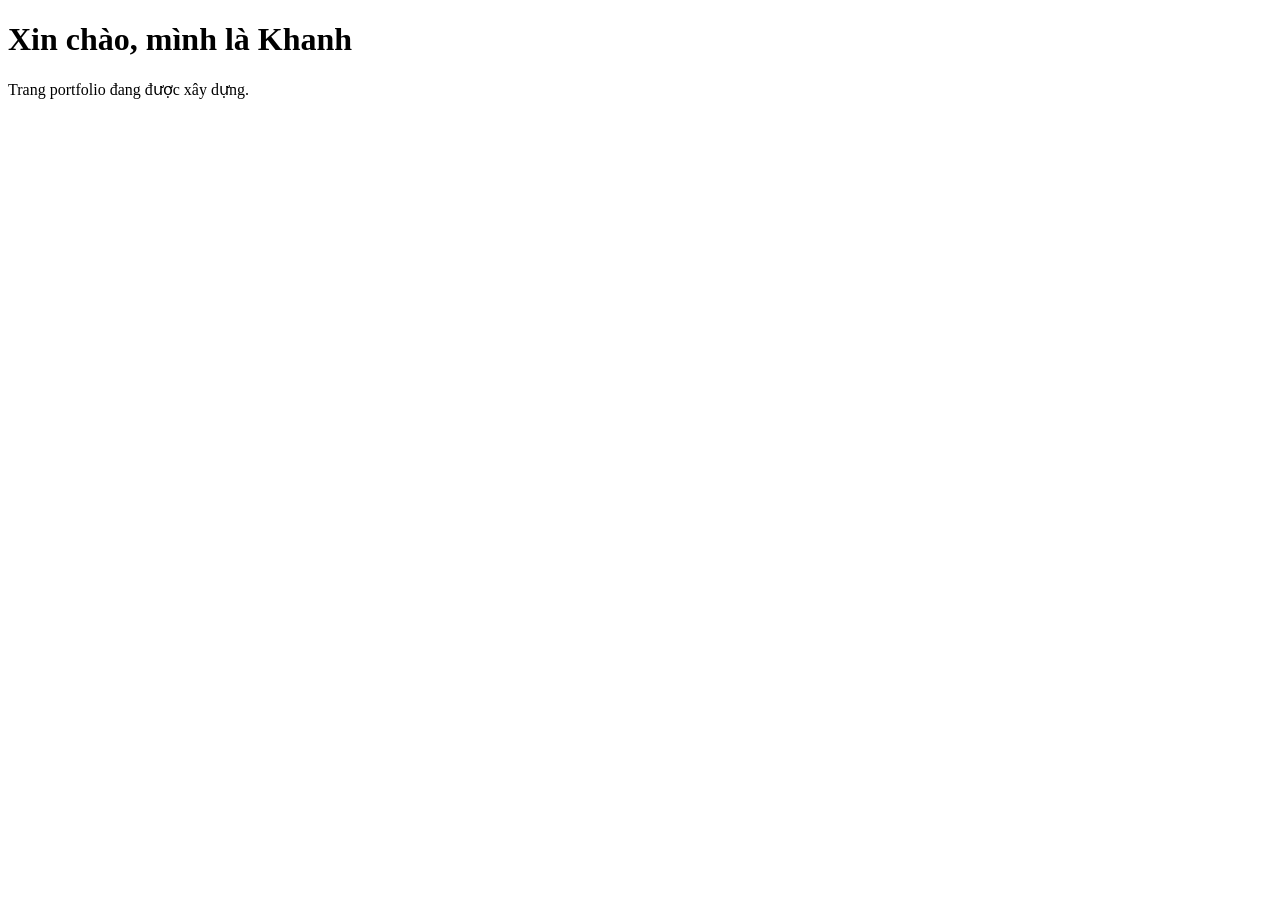
==== index.html @ 966d4e91 "Create index.html" ====
<!DOCTYPE html>
<html lang="vi">
<head>
  <meta charset="UTF-8">
  <meta name="viewport" content="width=device-width, initial-scale=1.0">
  <title>Khanh — Power BI Portfolio</title>
</head>
<body>
  <h1>Xin chào, mình là Khanh</h1>
  <p>Trang portfolio đang được xây dựng.</p>
</body>
</html>
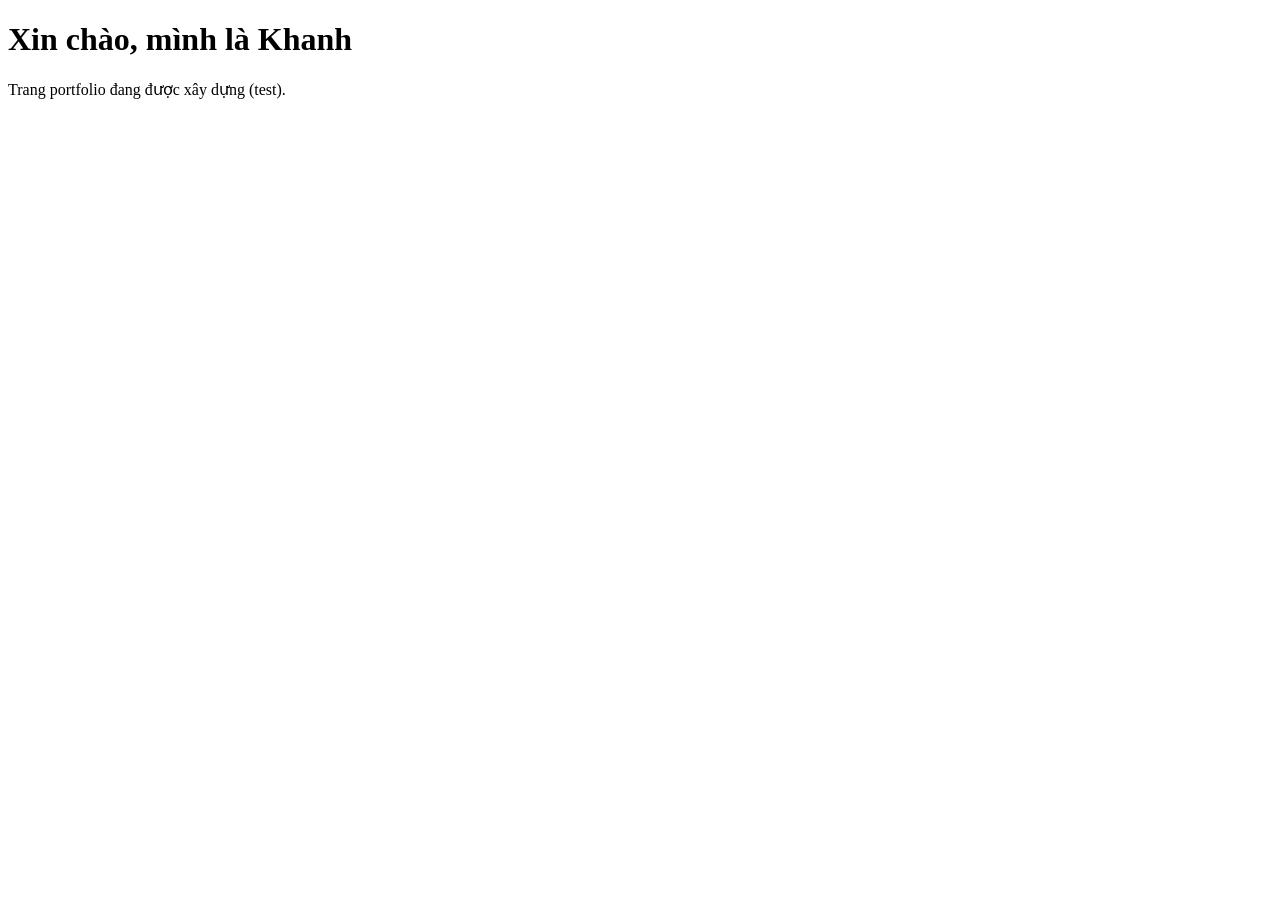
==== commit f52be439: "Update introduction line" ====
--- a/index.html
+++ b/index.html
@@ -7,6 +7,6 @@
 </head>
 <body>
   <h1>Xin chào, mình là Khanh</h1>
-  <p>Trang portfolio đang được xây dựng.</p>
+  <p>Trang portfolio đang được xây dựng (test).</p>
 </body>
 </html>
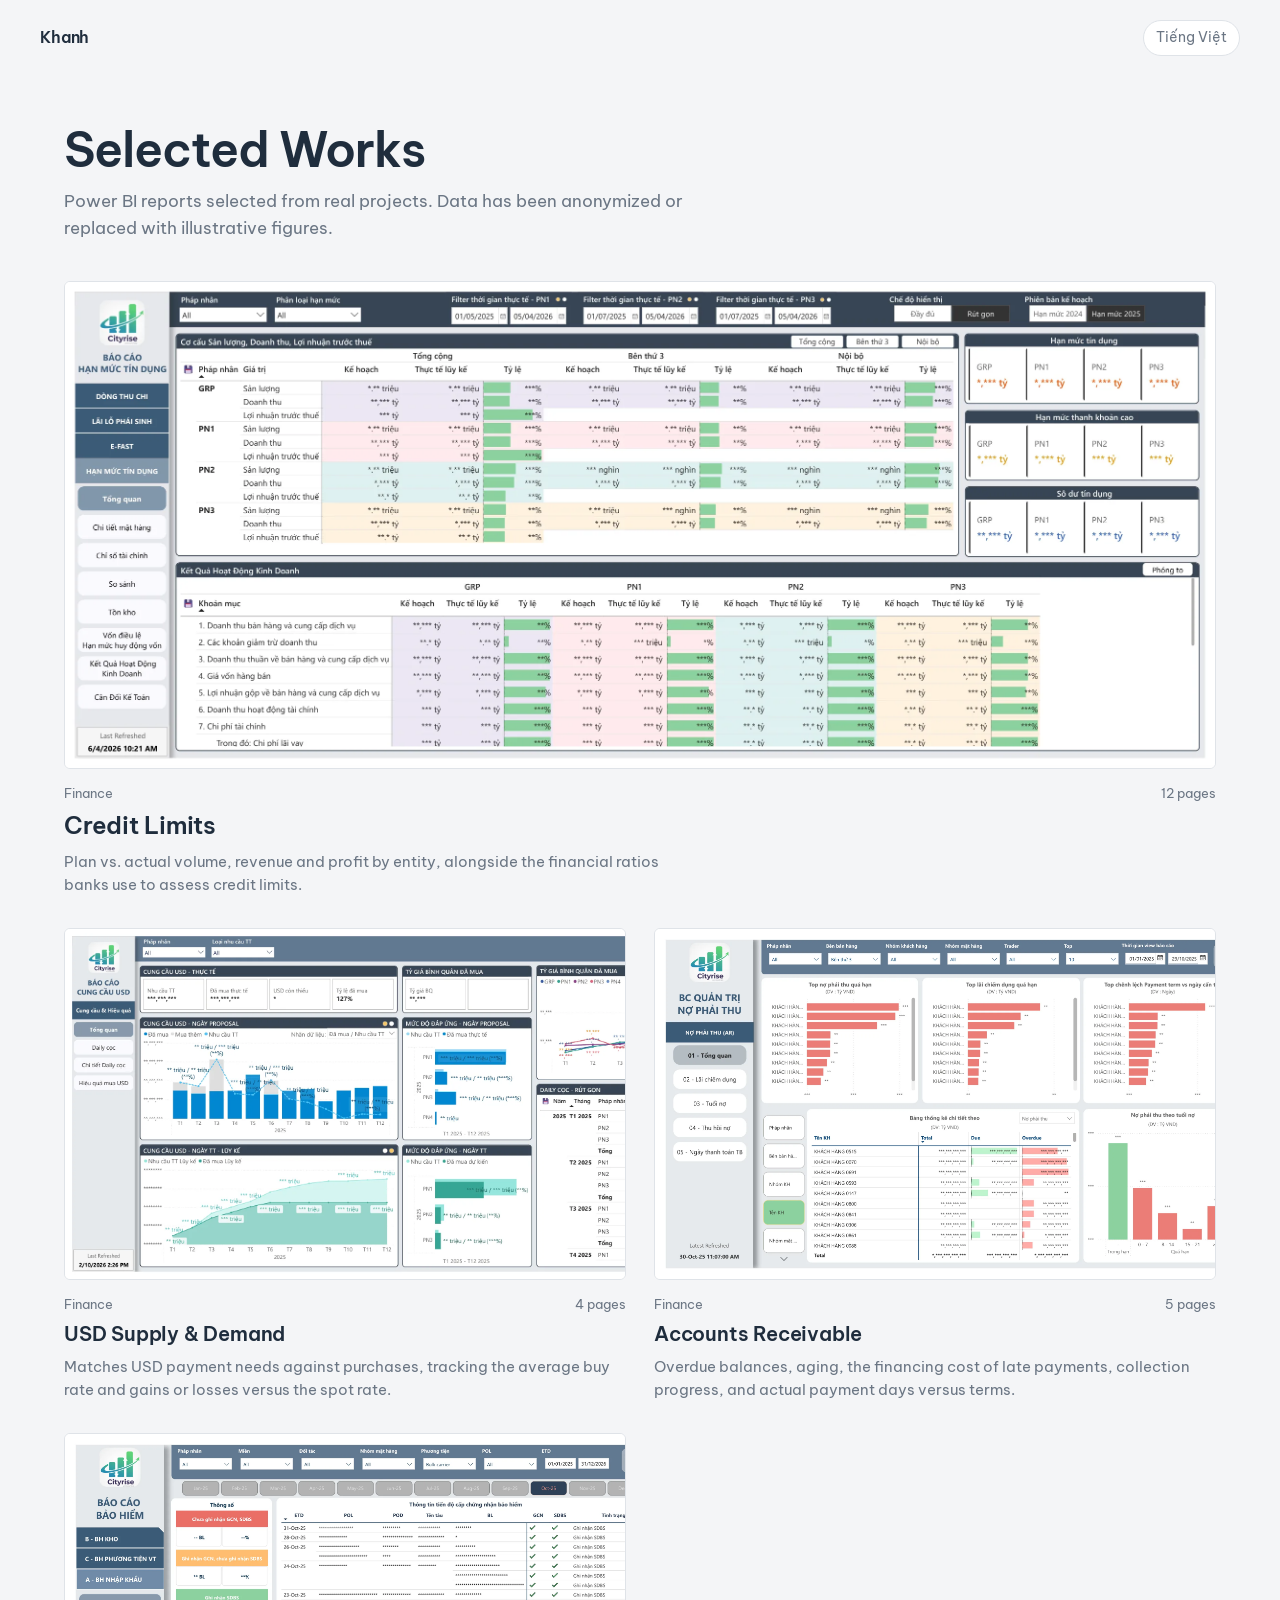
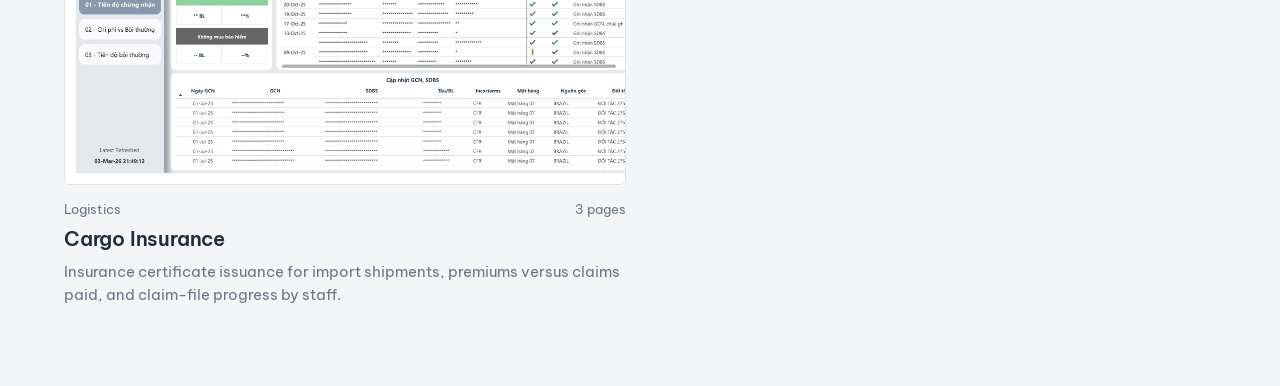
==== commit 0d93a7f8: "Add portfolio skeleton with 4 reports" ====
--- a/index.html
+++ b/index.html
@@ -1,12 +1,40 @@
 <!DOCTYPE html>
-<html lang="vi">
+<html lang="en">
 <head>
   <meta charset="UTF-8">
   <meta name="viewport" content="width=device-width, initial-scale=1.0">
-  <title>Khanh — Power BI Portfolio</title>
+  <title>Selected Works</title>
+  <meta name="description" content="Power BI report portfolio">
+
+  <!-- Phông chữ Be Vietnam Pro từ Google Fonts -->
+  <link rel="preconnect" href="https://fonts.googleapis.com">
+  <link rel="preconnect" href="https://fonts.gstatic.com" crossorigin>
+  <link href="https://fonts.googleapis.com/css2?family=Be+Vietnam+Pro:wght@400;500;600&display=swap" rel="stylesheet">
+
+  <link rel="stylesheet" href="css/style.css">
 </head>
-<body>
-  <h1>Xin chào, mình là Khanh</h1>
-  <p>Trang portfolio đang được xây dựng (test).</p>
+<body data-page="home">
+
+  <header class="wrap topbar">
+    <a class="brand" href="index.html"></a>
+    <button class="lang-toggle" type="button"></button>
+  </header>
+
+  <main class="wrap">
+    <section class="hero">
+      <h1></h1>
+      <p></p>
+    </section>
+
+    <!-- Lưới thẻ: JS đọc data/reports.json rồi đổ vào đây -->
+    <section class="grid"></section>
+  </main>
+
+  <!-- Theo dõi lượt xem (GoatCounter). Bỏ dấu chú thích và điền mã của bạn khi sẵn sàng:
+  <script data-goatcounter="https://MA-CUA-BAN.goatcounter.com/count"
+          async src="//gc.zgo.at/count.js"></script>
+  -->
+
+  <script src="js/app.js"></script>
 </body>
 </html>
--- a/css/style.css
+++ b/css/style.css
@@ -0,0 +1,243 @@
+/* ============================================================
+   Bảng màu & cỡ chữ dùng chung (design tokens)
+   Đổi ở đây là đổi toàn trang.
+   ============================================================ */
+:root {
+  --bg:      #f4f5f7;   /* nền trang: xám lạnh rất nhạt */
+  --surface: #ffffff;   /* nền thẻ */
+  --ink:     #1f2d3d;   /* chữ chính: xanh than */
+  --muted:   #6b7684;   /* chữ phụ */
+  --line:    #dfe3e8;   /* viền mảnh */
+  --accent:  #2f4a6b;   /* xanh than đậm, cùng tông thanh điều hướng trong báo cáo */
+
+  --font: "Be Vietnam Pro", system-ui, -apple-system, "Segoe UI", sans-serif;
+  --radius: 6px;
+  --gutter: 24px;       /* lề hai bên */
+  --max: 1200px;        /* chiều rộng nội dung tối đa */
+}
+
+/* ---------- Đặt lại mặc định của trình duyệt ---------- */
+*, *::before, *::after { box-sizing: border-box; }
+html { -webkit-text-size-adjust: 100%; }
+body {
+  margin: 0;
+  background: var(--bg);
+  color: var(--ink);
+  font-family: var(--font);
+  font-size: 16px;
+  line-height: 1.55;
+  -webkit-font-smoothing: antialiased;
+}
+img { display: block; max-width: 100%; }
+a { color: inherit; text-decoration: none; }
+button { font: inherit; color: inherit; background: none; border: 0; cursor: pointer; }
+:focus-visible { outline: 2px solid var(--accent); outline-offset: 3px; }
+
+.wrap {
+  max-width: var(--max);
+  margin: 0 auto;
+  padding: 0 var(--gutter);
+}
+
+/* ============================================================
+   Thanh đầu trang (dùng chung cả hai trang)
+   ============================================================ */
+.topbar {
+  display: flex;
+  align-items: center;
+  justify-content: space-between;
+  gap: 16px;
+  padding: 20px 0;
+}
+.brand {
+  font-weight: 600;
+  letter-spacing: -0.01em;
+}
+.lang-toggle {
+  padding: 6px 12px;
+  border: 1px solid var(--line);
+  border-radius: 999px;
+  background: var(--surface);
+  color: var(--muted);
+  font-size: 14px;
+}
+.lang-toggle:hover { color: var(--ink); border-color: var(--muted); }
+
+/* ============================================================
+   Trang chủ
+   ============================================================ */
+.hero {
+  padding: 48px 0 40px;
+  max-width: 640px;
+}
+.hero h1 {
+  margin: 0 0 12px;
+  font-size: clamp(32px, 5vw, 48px);
+  font-weight: 600;
+  letter-spacing: -0.02em;
+  line-height: 1.1;
+}
+.hero p {
+  margin: 0;
+  color: var(--muted);
+  font-size: 17px;
+}
+
+.grid {
+  display: grid;
+  grid-template-columns: repeat(2, 1fr);
+  gap: 32px 28px;
+  padding-bottom: 80px;
+}
+/* Thẻ đầu tiên chiếm cả hàng: tác phẩm nổi bật */
+.grid > .card:first-child { grid-column: 1 / -1; }
+
+.card { display: block; }
+.card-frame {
+  aspect-ratio: 16 / 10;
+  overflow: hidden;
+  border: 1px solid var(--line);
+  border-radius: var(--radius);
+  background: var(--surface);
+}
+.card-frame img {
+  width: 100%;
+  height: 100%;
+  object-fit: cover;          /* lấp đầy khung, cắt phần thừa */
+  object-position: left top;  /* giữ góc trên trái, nơi có tiêu đề báo cáo */
+  transition: transform .4s ease;
+}
+.card:hover .card-frame img { transform: scale(1.015); }
+/* Thẻ nổi bật hiện trọn trang theo tỷ lệ gốc, không cắt */
+.grid > .card:first-child .card-frame { aspect-ratio: auto; }
+.grid > .card:first-child .card-frame img { height: auto; object-fit: contain; }
+
+.card-meta {
+  display: flex;
+  justify-content: space-between;
+  align-items: baseline;
+  gap: 12px;
+  margin: 14px 0 4px;
+  font-size: 13px;
+  color: var(--muted);
+}
+.card h2 {
+  margin: 0 0 6px;
+  font-size: 20px;
+  font-weight: 600;
+  letter-spacing: -0.01em;
+}
+.grid > .card:first-child h2 { font-size: 24px; }
+.card p {
+  margin: 0;
+  color: var(--muted);
+  font-size: 15px;
+  max-width: 60ch;
+}
+
+/* ============================================================
+   Trang xem báo cáo
+   ============================================================ */
+.viewer-head {
+  display: flex;
+  align-items: baseline;
+  justify-content: space-between;
+  gap: 16px;
+  flex-wrap: wrap;
+  padding: 8px 0 16px;
+}
+.viewer-head h1 {
+  margin: 0;
+  font-size: 22px;
+  font-weight: 600;
+  letter-spacing: -0.01em;
+}
+.back { color: var(--muted); font-size: 14px; }
+.back:hover { color: var(--ink); }
+.counter {
+  color: var(--muted);
+  font-size: 14px;
+  font-variant-numeric: tabular-nums;  /* số không nhảy chiều rộng khi đổi trang */
+}
+
+.stage {
+  position: relative;
+  border: 1px solid var(--line);
+  border-radius: var(--radius);
+  background: var(--surface);
+  overflow: hidden;
+}
+.stage img {
+  width: 100%;
+  max-height: 82vh;
+  object-fit: contain;      /* hiện trọn trang, giữ nguyên tỷ lệ gốc */
+  margin: 0 auto;
+}
+/* Nút lật trang phủ lên hai mép ảnh */
+.nav {
+  position: absolute;
+  top: 0; bottom: 0;
+  width: 18%;
+  display: flex;
+  align-items: center;
+  color: transparent;
+}
+.nav.prev { left: 0;  justify-content: flex-start; }
+.nav.next { right: 0; justify-content: flex-end; }
+.nav span {
+  margin: 0 16px;
+  width: 40px; height: 40px;
+  border-radius: 50%;
+  background: rgba(31, 45, 61, .72);
+  color: #fff;
+  display: grid; place-items: center;
+  font-size: 18px;
+  opacity: 0;
+  transition: opacity .2s;
+}
+.stage:hover .nav:not([disabled]) span,
+.nav:focus-visible span { opacity: 1; }
+.nav[disabled] { cursor: default; }
+
+/* Dải ảnh nhỏ để nhảy trang */
+.strip {
+  display: flex;
+  gap: 8px;
+  margin-top: 12px;
+  overflow-x: auto;
+  padding-bottom: 6px;
+}
+.strip button {
+  flex: 0 0 auto;
+  width: 96px;
+  padding: 0;
+  border: 2px solid transparent;
+  border-radius: 4px;
+  overflow: hidden;
+  background: var(--surface);
+  opacity: .55;
+}
+.strip button[aria-current="true"] { border-color: var(--accent); opacity: 1; }
+.strip button:hover { opacity: 1; }
+.strip img { width: 100%; aspect-ratio: 16 / 9; object-fit: cover; object-position: left top; }
+
+.viewer-summary {
+  margin: 24px 0 64px;
+  color: var(--muted);
+  max-width: 70ch;
+}
+
+/* ============================================================
+   Điện thoại
+   ============================================================ */
+@media (max-width: 720px) {
+  :root { --gutter: 16px; }
+  .grid { grid-template-columns: 1fr; gap: 28px; }
+  .grid > .card:first-child h2 { font-size: 20px; }
+  .hero { padding: 32px 0 28px; }
+  .nav span { opacity: 1; width: 34px; height: 34px; margin: 0 8px; }
+}
+
+@media (prefers-reduced-motion: reduce) {
+  * { transition: none !important; }
+}
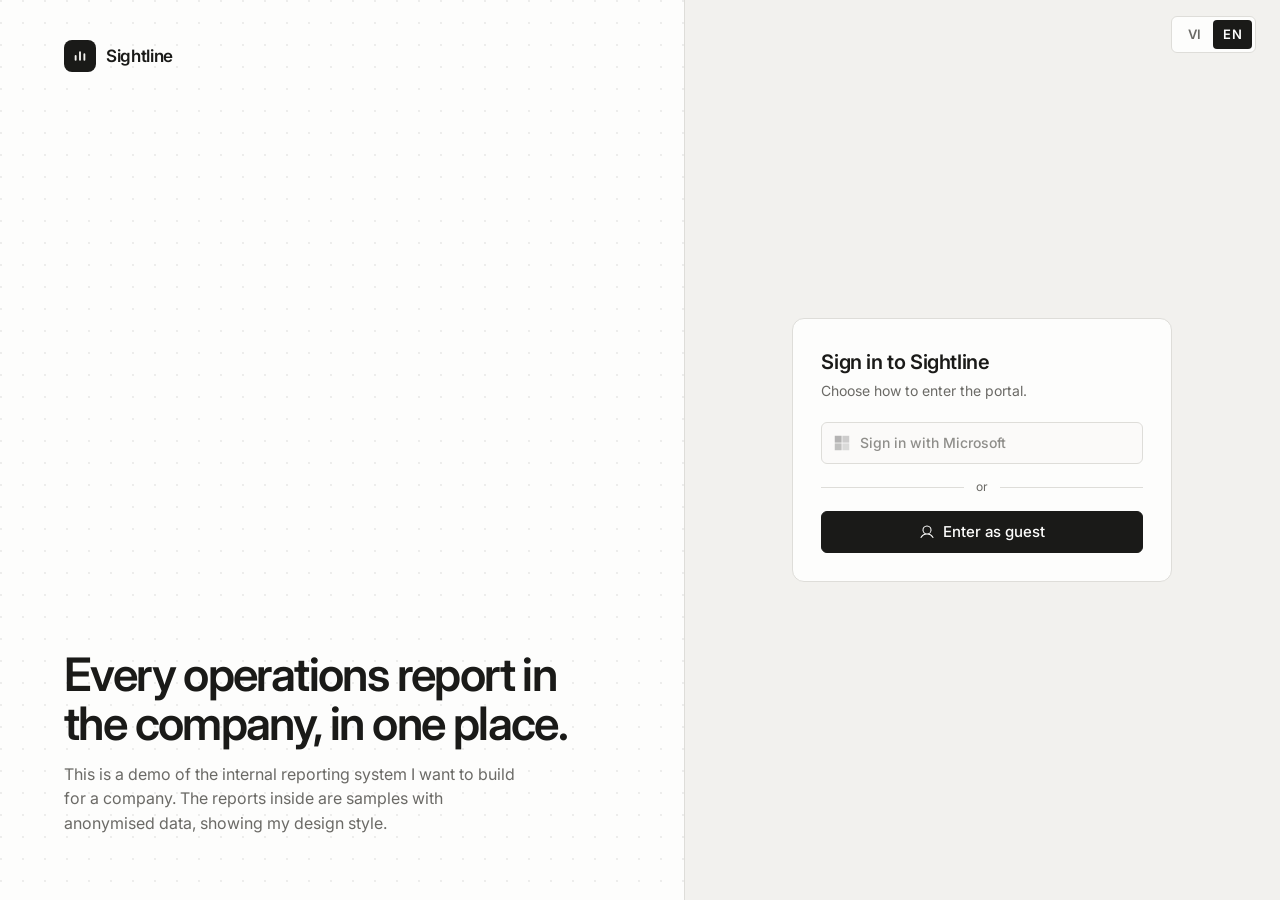
==== commit f0977d53: "Turn the portfolio into Sightline, a demo internal reporting portal Add a guest login page, a compac" ====
--- a/index.html
+++ b/index.html
@@ -3,32 +3,78 @@
 <head>
   <meta charset="UTF-8">
   <meta name="viewport" content="width=device-width, initial-scale=1.0">
-  <title>Selected Works</title>
-  <meta name="description" content="Power BI report portfolio">
+  <title>Sightline</title>
+  <meta name="description" content="Sightline: a demo of an internal operations reporting portal, organised by department">
+  <link rel="icon" href="data:image/svg+xml,%3Csvg xmlns='http://www.w3.org/2000/svg' viewBox='0 0 32 32'%3E%3Crect width='32' height='32' rx='7' fill='%231a1a18'/%3E%3Cpath d='M9 22v-6m7 6V10m7 12v-9' stroke='%23f2f1ee' stroke-width='3' stroke-linecap='round'/%3E%3C/svg%3E">
 
-  <!-- Phông chữ Be Vietnam Pro từ Google Fonts -->
+  <!-- Chưa đăng nhập thì chuyển về trang đăng nhập -->
+  <script>
+    try { if (!sessionStorage.getItem("auth")) location.replace("login.html"); } catch (_) {}
+  </script>
+
+  <!-- Phông chữ Inter (có bộ ký tự tiếng Việt) từ Google Fonts -->
   <link rel="preconnect" href="https://fonts.googleapis.com">
   <link rel="preconnect" href="https://fonts.gstatic.com" crossorigin>
-  <link href="https://fonts.googleapis.com/css2?family=Be+Vietnam+Pro:wght@400;500;600&display=swap" rel="stylesheet">
+  <link href="https://fonts.googleapis.com/css2?family=Inter:wght@400;500;600&display=swap" rel="stylesheet">
 
   <link rel="stylesheet" href="css/style.css">
 </head>
 <body data-page="home">
 
-  <header class="wrap topbar">
-    <a class="brand" href="index.html"></a>
-    <button class="lang-toggle" type="button"></button>
+  <a class="skip" href="#main">Skip to content</a>
+
+  <header class="topbar">
+    <a class="brand home-brand" href="index.html">
+      <span class="brand-mark" aria-hidden="true">
+        <svg viewBox="0 0 32 32"><path d="M9 22v-6m7 6V10m7 12v-9" fill="none" stroke="currentColor" stroke-width="3" stroke-linecap="round"/></svg>
+      </span>
+      <h1 class="topbar-title">Sightline</h1>
+    </a>
+    <span class="topbar-tagline"></span>
+
+    <div class="pop notif">
+      <button class="icon-btn notif-btn" type="button" aria-expanded="false" aria-haspopup="true">
+        <svg class="ico" viewBox="0 0 256 256" fill="currentColor" aria-hidden="true"><path d="M221.8,175.94C216.25,166.38,208,139.33,208,104a80,80,0,1,0-160,0c0,35.34-8.26,62.38-13.81,71.94A16,16,0,0,0,48,200H88.81a40,40,0,0,0,78.38,0H208a16,16,0,0,0,13.8-24.06ZM128,216a24,24,0,0,1-22.62-16h45.24A24,24,0,0,1,128,216ZM48,184c7.7-13.24,16-43.92,16-80a64,64,0,1,1,128,0c0,36.05,8.28,66.73,16,80Z"/></svg>
+        <span class="badge" hidden></span>
+      </button>
+      <div class="pop-menu notif-menu" hidden></div>
+    </div>
+
+    <div class="pop user">
+      <button class="user-btn" type="button" aria-expanded="false" aria-haspopup="true">
+        <span class="avatar"></span>
+        <span class="user-text"><b class="user-name"></b><span class="user-role"></span></span>
+      </button>
+      <div class="pop-menu user-menu" hidden></div>
+    </div>
   </header>
 
-  <main class="wrap">
-    <section class="hero">
-      <h1></h1>
-      <p></p>
-    </section>
+  <div class="portal">
+    <aside class="side">
+      <label class="search">
+        <svg viewBox="0 0 256 256" fill="currentColor" aria-hidden="true"><path d="M229.66,218.34l-50.07-50.06a88.11,88.11,0,1,0-11.31,11.31l50.06,50.07a8,8,0,0,0,11.32-11.32ZM40,112a72,72,0,1,1,72,72A72.08,72.08,0,0,1,40,112Z"/></svg>
+        <input type="search" autocomplete="off">
+        <kbd>/</kbd>
+      </label>
+      <nav class="nav-list"></nav>
+      <button class="btn request-btn" type="button"></button>
+    </aside>
 
-    <!-- Lưới thẻ: JS đọc data/reports.json rồi đổ vào đây -->
-    <section class="grid"></section>
-  </main>
+    <main class="content" id="main">
+      <section class="panel panel-continue"></section>
+
+      <div class="toolbar">
+        <span class="count"></span>
+        <label class="sort">
+          <span class="sort-label"></span>
+          <select></select>
+        </label>
+      </div>
+      <!-- Lưới thẻ: JS đọc data/reports.json rồi đổ vào đây -->
+      <div class="grid"></div>
+      <p class="empty" hidden></p>
+    </main>
+  </div>
 
   <!-- Theo dõi lượt xem (GoatCounter). Bỏ dấu chú thích và điền mã của bạn khi sẵn sàng:
   <script data-goatcounter="https://MA-CUA-BAN.goatcounter.com/count"
--- a/css/style.css
+++ b/css/style.css
@@ -1,22 +1,30 @@
 /* ============================================================
-   Bảng màu & cỡ chữ dùng chung (design tokens)
+   Design tokens (xem design-tokens.md)
    Đổi ở đây là đổi toàn trang.
    ============================================================ */
 :root {
-  --bg:      #f4f5f7;   /* nền trang: xám lạnh rất nhạt */
-  --surface: #ffffff;   /* nền thẻ */
-  --ink:     #1f2d3d;   /* chữ chính: xanh than */
-  --muted:   #6b7684;   /* chữ phụ */
-  --line:    #dfe3e8;   /* viền mảnh */
-  --accent:  #2f4a6b;   /* xanh than đậm, cùng tông thanh điều hướng trong báo cáo */
-
-  --font: "Be Vietnam Pro", system-ui, -apple-system, "Segoe UI", sans-serif;
-  --radius: 6px;
-  --gutter: 24px;       /* lề hai bên */
-  --max: 1200px;        /* chiều rộng nội dung tối đa */
-}
-
-/* ---------- Đặt lại mặc định của trình duyệt ---------- */
+  --bg:        #f2f1ee;   /* nền trang (canvas) */
+  --surface:   #fdfdfc;   /* thanh trên, thẻ, nút */
+  --surface-2: #fbfaf9;   /* vùng lõm: khung ảnh, cột trái */
+  --ink:       #1a1a18;   /* chữ chính, nút chính */
+  --muted:     #6b6a66;   /* chữ phụ */
+  --line:      #deddd9;   /* mọi đường viền 1px */
+  --line-strong: #c4c2bc; /* viền khi rê chuột */
+  --accent:    #3b82f6;   /* màu nhấn duy nhất: focus, trang đang chọn */
+  --pin:       #d49a00;   /* trạng thái đã ghim */
+  --danger:    #b3261e;   /* lỗi nhập liệu */
+  --danger-bg: #fdf3f2;
+
+  --font: "Inter", system-ui, -apple-system, "Segoe UI", sans-serif;
+  --radius: 10px;         /* thẻ, khung */
+  --radius-sm: 6px;       /* nút, chip */
+  --gutter: 24px;
+  --topbar-h: 49px;       /* + 1px viền dưới = 50px */
+  --chrome-h: calc(var(--topbar-h) + 1px);
+  --pop-shadow: 0 8px 24px rgb(26 26 24 / .10);   /* bóng ấm, chỉ cho menu nổi */
+}
+
+/* ---------- Đặt lại mặc định ---------- */
 *, *::before, *::after { box-sizing: border-box; }
 html { -webkit-text-size-adjust: 100%; }
 body {
@@ -24,160 +32,665 @@
   background: var(--bg);
   color: var(--ink);
   font-family: var(--font);
-  font-size: 16px;
+  font-size: 15px;
   line-height: 1.55;
   -webkit-font-smoothing: antialiased;
 }
 img { display: block; max-width: 100%; }
 a { color: inherit; text-decoration: none; }
 button { font: inherit; color: inherit; background: none; border: 0; cursor: pointer; }
-:focus-visible { outline: 2px solid var(--accent); outline-offset: 3px; }
-
-.wrap {
-  max-width: var(--max);
-  margin: 0 auto;
-  padding: 0 var(--gutter);
-}
+button:disabled { cursor: default; }
+:focus-visible { outline: 2px solid var(--accent); outline-offset: 2px; }
+kbd {
+  display: inline-block;
+  min-width: 20px;
+  padding: 1px 6px;
+  border: 1px solid var(--line);
+  border-bottom-width: 2px;
+  border-radius: 4px;
+  background: var(--surface);
+  color: var(--muted);
+  font: 500 12px/1.4 var(--font);
+  text-align: center;
+}
+
+.skip {
+  position: absolute;
+  left: 8px;
+  top: -48px;
+  z-index: 30;
+  padding: 8px 12px;
+  background: var(--ink);
+  color: var(--surface);
+  border-radius: var(--radius-sm);
+}
+.skip:focus { top: 8px; }
+
+/* Nút dùng chung: nút chính (nền đậm) và nút phụ (viền mảnh) */
+.btn {
+  display: inline-flex;
+  align-items: center;
+  justify-content: center;
+  height: 34px;
+  padding: 0 14px;
+  border: 1px solid var(--line);
+  border-radius: var(--radius-sm);
+  background: var(--surface);
+  font-size: 14px;
+  font-weight: 500;
+  white-space: nowrap;
+  transition: border-color .15s, background .15s, transform .1s;
+}
+.btn:hover { border-color: var(--line-strong); background: var(--surface-2); }
+.btn:active { transform: translateY(1px); }
+.btn-primary { background: var(--ink); border-color: var(--ink); color: var(--surface); }
+.btn-primary:hover { background: #000; border-color: #000; }
+.btn:disabled { opacity: .7; transform: none; }
+
+/* Nút ngôn ngữ: hai lựa chọn liền nhau, bên đang dùng được tô đậm */
+.lang {
+  display: flex;
+  flex: 0 0 auto;
+  height: 37px;
+  padding: 3px;
+  border: 1px solid var(--line);
+  border-radius: var(--radius-sm);
+  background: var(--surface);
+}
+.lang button {
+  min-width: 38px;
+  padding: 0 10px;
+  border-radius: 4px;
+  color: var(--muted);
+  font-size: 13px;
+  font-weight: 600;
+  letter-spacing: .02em;
+  transition: background .15s, color .15s;
+}
+.lang button:hover { color: var(--ink); }
+.lang button[aria-pressed="true"] { background: var(--ink); color: var(--surface); }
 
 /* ============================================================
-   Thanh đầu trang (dùng chung cả hai trang)
+   Thanh trên: [<] Tiêu đề ...... [Chuông][Người dùng][VI | EN]
+   Dùng chung các trang trong cổng.
    ============================================================ */
 .topbar {
-  display: flex;
-  align-items: center;
+  position: relative;
+  z-index: 10;
+  display: flex;
+  align-items: center;
+  gap: 8px;
+  height: var(--chrome-h);
+  padding: 0 15px 0 0;
+  background: var(--surface);
+  border-bottom: 1px solid var(--line);
+}
+.back {
+  display: grid;
+  place-items: center;
+  flex: 0 0 auto;
+  width: 28px;
+  height: 28px;
+  margin: 0 2px 0 16px;       /* cùng chỗ với biểu tượng Sightline ở trang chủ */
+  border: 1px solid var(--line);
+  border-radius: 7px;
+  color: var(--ink);
+  transition: background .15s, border-color .15s;
+}
+.back svg { width: 6px; height: 12px; }
+.back:hover { background: var(--bg); border-color: var(--line-strong); }
+.back[hidden] { display: none; }
+
+.topbar-title {
+  margin: 0 auto 0 0;
+  min-width: 0;
+  overflow: hidden;
+  text-overflow: ellipsis;
+  white-space: nowrap;
+  font-size: 18px;
+  font-weight: 500;
+  line-height: 1.2;
+  letter-spacing: -0.01em;
+}
+/* Trang xem: tên báo cáo mở danh sách chuyển nhanh */
+.title-h { margin: 0; font-size: inherit; }
+.title-btn {
+  display: flex;
+  align-items: center;
+  gap: 6px;
+  margin-left: -8px;
+  padding: 4px 8px;
+  border-radius: var(--radius-sm);
+  transition: background .15s;
+}
+.title-btn:hover, .title-btn[aria-expanded="true"] { background: var(--bg); }
+.title-btn .topbar-title { max-width: min(46vw, 520px); margin: 0; font-weight: 600; letter-spacing: -0.02em; }
+.title-btn .caret { width: 14px; height: 14px; color: var(--muted); }
+.switcher { min-width: 0; }
+.switch-menu { left: 0; right: auto; width: 320px; padding: 6px; max-height: min(70dvh, 480px); overflow-y: auto; }
+.sw-group { padding: 8px 10px 4px; color: var(--muted); font-size: 12px; font-weight: 500; }
+.sw-item {
+  display: flex;
   justify-content: space-between;
-  gap: 16px;
-  padding: 20px 0;
-}
-.brand {
+  gap: 12px;
+  padding: 7px 10px;
+  border-radius: var(--radius-sm);
+  font-size: 14px;
+  transition: background .15s;
+}
+.sw-item:hover { background: var(--bg); }
+.sw-item[aria-current="true"] { background: var(--bg); font-weight: 600; box-shadow: inset 2px 0 0 var(--accent); }
+.sw-item .n { color: var(--muted); font-weight: 400; }
+
+/* Ô "Về báo cáo này" */
+.info-menu { width: 360px; padding: 16px; }
+.info-title { margin: 0 0 6px; font-size: 16px; font-weight: 600; letter-spacing: -0.01em; }
+.info-summary { margin: 0 0 12px; color: #55544f; font-size: 14px; line-height: 1.6; text-wrap: pretty; }
+.info-meta { margin: 0; border-top: 1px solid var(--line); }
+.info-meta > div { display: flex; justify-content: space-between; padding: 7px 0; border-bottom: 1px solid var(--line); font-size: 13px; }
+.info-meta dt { color: var(--muted); }
+.info-meta dd { margin: 0; font-weight: 500; font-variant-numeric: tabular-nums; }
+.info-h { margin: 14px 0 6px; font-size: 13px; font-weight: 600; color: var(--muted); }
+.info-qs { margin: 0; padding-left: 18px; font-size: 14px; }
+.info-qs li { margin-bottom: 4px; }
+
+/* Trang chủ: biểu tượng + tên sản phẩm + mô tả ngắn */
+.home-brand { display: flex; align-items: center; gap: 10px; margin-left: 16px; }
+.home-brand .topbar-title { margin: 0; font-weight: 600; letter-spacing: -0.02em; }
+.home-brand .brand-mark { width: 28px; height: 28px; border-radius: 7px; }
+.home-brand .brand-mark svg { width: 18px; height: 18px; }
+.topbar-tagline {
+  margin: 0 auto 0 4px;
+  padding-left: 14px;
+  border-left: 1px solid var(--line);
+  color: var(--muted);
+  font-size: 14px;
+  line-height: 1;
+  white-space: nowrap;
+}
+
+/* Menu nổi (thông báo, người dùng) */
+.pop { position: relative; flex: 0 0 auto; }
+.pop-menu {
+  position: absolute;
+  right: 0;
+  top: calc(100% + 8px);
+  z-index: 20;
+  padding: 14px;
+  background: var(--surface);
+  border: 1px solid var(--line);
+  border-radius: var(--radius);
+  box-shadow: var(--pop-shadow);
+}
+.pop-menu[hidden] { display: none; }
+
+.icon-btn {
+  position: relative;
+  display: grid;
+  place-items: center;
+  width: 37px;
+  height: 37px;
+  border: 1px solid var(--line);
+  border-radius: var(--radius-sm);
+  background: var(--surface);
+  transition: border-color .15s, background .15s;
+}
+.icon-btn:hover, .icon-btn[aria-expanded="true"] { border-color: var(--line-strong); background: var(--surface-2); }
+.icon-btn svg { width: 16px; height: 16px; }
+.badge {
+  position: absolute;
+  top: -6px;
+  right: -6px;
+  min-width: 17px;
+  height: 17px;
+  padding: 0 4px;
+  border: 2px solid var(--surface);
+  border-radius: 9px;
+  box-sizing: content-box;
+  background: var(--ink);
+  color: var(--surface);
+  font-size: 10px;
   font-weight: 600;
-  letter-spacing: -0.01em;
-}
-.lang-toggle {
-  padding: 6px 12px;
-  border: 1px solid var(--line);
-  border-radius: 999px;
-  background: var(--surface);
-  color: var(--muted);
+  line-height: 17px;
+  text-align: center;
+  font-variant-numeric: tabular-nums;
+}
+.badge[hidden] { display: none; }
+
+.notif-menu { width: 330px; padding: 0; }
+.notif-head { display: flex; align-items: center; justify-content: space-between; padding: 12px 14px; border-bottom: 1px solid var(--line); font-size: 14px; }
+.notif-read { color: var(--muted); font-size: 13px; text-decoration: underline; text-underline-offset: 3px; }
+.notif-read:hover:not(:disabled) { color: var(--ink); }
+.notif-read:disabled { text-decoration: none; opacity: .6; }
+.notif-list { margin: 0; padding: 4px; list-style: none; }
+.notif-list a { display: block; padding: 8px 10px; border-radius: var(--radius-sm); font-size: 13px; line-height: 1.4; transition: background .15s; }
+.notif-list a:hover { background: var(--bg); }
+.notif-when { display: block; color: var(--muted); font-size: 12px; font-variant-numeric: tabular-nums; }
+.notif-text b { font-weight: 600; }
+
+/* Người dùng mẫu đã đăng nhập */
+.user-btn {
+  display: flex;
+  align-items: center;
+  gap: 10px;
+  height: 37px;
+  padding: 0 12px 0 4px;
+  border: 1px solid var(--line);
+  border-radius: var(--radius-sm);
+  background: var(--surface);
+  text-align: left;
+  transition: background .15s, border-color .15s;
+}
+.user-btn:hover, .user-btn[aria-expanded="true"] { border-color: var(--line-strong); background: var(--surface-2); }
+.avatar {
+  display: grid;
+  place-items: center;
+  flex: 0 0 auto;
+  width: 27px;
+  height: 27px;
+  border-radius: 5px;
+  background: var(--ink);
+  color: var(--surface);
+  font-size: 12px;
+  font-weight: 600;
+}
+.user-text { display: flex; flex-direction: column; width: 104px; line-height: 1.2; }
+.user-name, .user-role { overflow: hidden; text-overflow: ellipsis; white-space: nowrap; }
+.user-name { font-size: 13px; font-weight: 500; }
+.user-role { color: var(--muted); font-size: 12px; }
+
+.user-menu { width: 264px; }
+.menu-id { display: flex; align-items: center; gap: 10px; }
+.menu-id .avatar { width: 36px; height: 36px; font-size: 13px; }
+.menu-id b { display: block; font-size: 14px; font-weight: 600; line-height: 1.3; }
+.menu-id span:not(.avatar) { color: var(--muted); font-size: 13px; }
+.menu-row { display: flex; align-items: center; justify-content: space-between; gap: 12px; margin-top: 12px; }
+.menu-lbl { display: flex; align-items: center; gap: 8px; color: var(--muted); font-size: 13px; }
+.menu-row .lang { height: 30px; padding: 2px; }
+.menu-row .lang button { min-width: 34px; padding: 0 8px; font-size: 12px; }
+.menu-sep { height: 1px; margin: 10px -14px; background: var(--line); }
+.menu-item {
+  display: flex;
+  align-items: center;
+  gap: 10px;
+  width: calc(100% + 16px);
+  height: 34px;
+  margin: 0 -8px;
+  padding: 0 8px;
+  border-radius: var(--radius-sm);
   font-size: 14px;
-}
-.lang-toggle:hover { color: var(--ink); border-color: var(--muted); }
+  text-align: left;
+  transition: background .15s;
+}
+.menu-item:hover { background: var(--bg); }
+.menu-item .ico { color: var(--muted); }
+.ico { width: 16px; height: 16px; flex: 0 0 auto; }
 
 /* ============================================================
-   Trang chủ
+   Trang đăng nhập: vừa một màn hình, không cuộn
    ============================================================ */
-.hero {
-  padding: 48px 0 40px;
-  max-width: 640px;
-}
-.hero h1 {
-  margin: 0 0 12px;
-  font-size: clamp(32px, 5vw, 48px);
-  font-weight: 600;
-  letter-spacing: -0.02em;
-  line-height: 1.1;
-}
-.hero p {
-  margin: 0;
-  color: var(--muted);
-  font-size: 17px;
-}
-
+body[data-page="login"] { height: 100dvh; overflow: hidden; }
+.login-lang { position: absolute; top: 16px; right: 24px; z-index: 5; }
+.login { display: grid; grid-template-columns: minmax(0, 1.15fr) minmax(0, 1fr); height: 100dvh; }
+
+.login-intro {
+  display: flex;
+  flex-direction: column;
+  justify-content: space-between;
+  gap: 24px;
+  min-height: 0;
+  padding: 40px 64px 64px;
+  background:
+    radial-gradient(circle at 1px 1px, rgb(26 26 24 / .07) 1px, transparent 0) 0 0 / 22px 22px,
+    var(--surface);
+  border-right: 1px solid var(--line);
+}
+.login-intro > * { max-width: 560px; }
+.brand { display: flex; align-items: center; gap: 10px; font-weight: 600; font-size: 17px; letter-spacing: -0.02em; }
+.brand-mark { display: grid; place-items: center; width: 32px; height: 32px; border-radius: 8px; background: var(--ink); color: var(--bg); }
+.brand-mark svg { width: 20px; height: 20px; }
+.login-title { margin: 0 0 14px; font-size: clamp(32px, 3.6vw, 48px); font-weight: 600; letter-spacing: -0.035em; line-height: 1.06; text-wrap: balance; }
+.login-text { margin: 0; max-width: 46ch; color: var(--muted); font-size: 16px; text-wrap: pretty; }
+
+.login-card {
+  align-self: center;
+  justify-self: center;
+  width: min(380px, calc(100% - 48px));
+  padding: 28px;
+  background: var(--surface);
+  border: 1px solid var(--line);
+  border-radius: 12px;
+}
+.form-title { margin: 0; font-size: 20px; font-weight: 600; letter-spacing: -0.02em; }
+.form-sub { margin: 2px 0 20px; color: var(--muted); font-size: 14px; }
+
+/* Nút Microsoft: nhìn rõ nhưng mờ đi, vì chỉ có trong hệ thống thật */
+.sso {
+  display: flex;
+  align-items: center;
+  gap: 10px;
+  width: 100%;
+  height: 42px;
+  padding: 0 12px;
+  border: 1px solid var(--line);
+  border-radius: var(--radius-sm);
+  background: var(--surface-2);
+  color: var(--muted);
+  font-size: 14px;
+  font-weight: 500;
+  text-align: left;
+  cursor: not-allowed;
+}
+.sso .ms-logo { width: 16px; height: 16px; flex: 0 0 auto; filter: grayscale(1); opacity: .5; }
+.sso-label { flex: 1; min-width: 0; overflow: hidden; text-overflow: ellipsis; white-space: nowrap; opacity: .75; }
+
+.or { display: flex; align-items: center; gap: 12px; margin: 14px 0; color: var(--muted); font-size: 12px; }
+.or::before, .or::after { content: ""; flex: 1; height: 1px; background: var(--line); }
+.btn-wide { width: 100%; height: 42px; gap: 8px; font-size: 15px; }
+
+/* ============================================================
+   Trang chủ: cột trái + vùng nội dung
+   ============================================================ */
+.portal {
+  display: grid;
+  grid-template-columns: 240px 1fr;
+  min-height: calc(100dvh - var(--chrome-h));
+}
+
+/* Cột trái: tìm kiếm + bộ lọc */
+.side {
+  position: sticky;
+  top: 0;
+  align-self: start;
+  height: calc(100dvh - var(--chrome-h));
+  display: flex;
+  flex-direction: column;
+  gap: 12px;
+  padding: 16px;
+  background: var(--surface-2);
+  border-right: 1px solid var(--line);
+}
+.search {
+  display: flex;
+  align-items: center;
+  gap: 8px;
+  height: 34px;
+  padding: 0 8px 0 10px;
+  background: var(--surface);
+  border: 1px solid var(--line);
+  border-radius: var(--radius-sm);
+  color: var(--muted);
+}
+.search:focus-within { border-color: var(--accent); }
+.search:focus-within kbd { display: none; }
+.search svg { width: 14px; height: 14px; flex: 0 0 auto; }
+.search input {
+  width: 100%;
+  min-width: 0;
+  border: 0;
+  outline: 0;
+  background: none;
+  color: var(--ink);
+  font: inherit;
+  font-size: 14px;
+}
+.search input::-webkit-search-cancel-button { display: none; }
+.nav-list { display: flex; flex-direction: column; gap: 2px; min-height: 0; overflow-y: auto; }
+.nav-item {
+  display: flex;
+  align-items: center;
+  gap: 10px;
+  height: 34px;
+  padding: 0 10px;
+  border-radius: var(--radius-sm);
+  font-size: 14px;
+  text-align: left;
+  color: var(--muted);
+  transition: background .15s, color .15s;
+}
+.nav-item:hover { background: var(--bg); color: var(--ink); }
+.nav-item .nav-name { flex: 1; min-width: 0; }
+.nav-item[aria-current="true"] {
+  background: var(--surface);
+  box-shadow: inset 0 0 0 1px var(--line);
+  color: var(--ink);
+  font-weight: 500;
+}
+.nav-item[aria-current="true"] .ico { color: var(--accent); }
+.n { font-size: 12px; font-variant-numeric: tabular-nums; }
+.nav-label { margin: 14px 10px 4px; font-size: 12px; font-weight: 500; color: var(--muted); }
+.nav-label:first-child { margin-top: 2px; }
+
+/* Báo cáo của từng phòng ban, mở thẳng từ cột trái */
+.nav-reports { margin: 0 0 6px 17px; padding-left: 12px; border-left: 1px solid var(--line); }
+.nav-reports a {
+  display: block;
+  padding: 4px 8px;
+  border-radius: var(--radius-sm);
+  overflow: hidden;
+  text-overflow: ellipsis;
+  white-space: nowrap;
+  color: var(--muted);
+  font-size: 13px;
+  transition: background .15s, color .15s;
+}
+.nav-reports a:hover { background: var(--bg); color: var(--ink); }
+.request-btn { margin-top: auto; width: 100%; gap: 8px; }
+
+.content { padding: 20px; min-width: 0; }
+
+/* Tiếp tục xem: một hàng gọn */
+.panel {
+  margin-bottom: 20px;
+  padding: 10px 12px;
+  background: var(--surface);
+  border: 1px solid var(--line);
+  border-radius: var(--radius);
+}
+.resume {
+  display: flex;
+  align-items: center;
+  gap: 12px;
+  padding: 4px;
+  margin: -4px;
+  border-radius: var(--radius-sm);
+  transition: background .15s;
+}
+.resume:hover { background: var(--surface-2); }
+.resume img {
+  flex: 0 0 auto;
+  width: 84px;
+  aspect-ratio: 16 / 10;
+  object-fit: cover;
+  object-position: left top;
+  border: 1px solid var(--line);
+  border-radius: var(--radius-sm);
+}
+.resume-text { display: flex; flex-direction: column; min-width: 0; line-height: 1.35; }
+.resume-label { color: var(--muted); font-size: 12px; }
+.resume-text b { font-size: 15px; font-weight: 600; letter-spacing: -0.01em; }
+.resume-text > span:last-child { color: var(--muted); font-size: 13px; }
+.resume .btn { margin-left: auto; }
+
+/* Thanh công cụ: số lượng + sắp xếp */
+.toolbar {
+  display: flex;
+  align-items: center;
+  justify-content: space-between;
+  gap: 12px;
+  margin-bottom: 12px;
+  min-height: 30px;
+}
+.count { color: var(--muted); font-size: 13px; font-variant-numeric: tabular-nums; }
+.sort { display: flex; align-items: center; gap: 8px; color: var(--muted); font-size: 13px; }
+.sort select {
+  height: 30px;
+  padding: 0 8px;
+  border: 1px solid var(--line);
+  border-radius: var(--radius-sm);
+  background: var(--surface);
+  color: var(--ink);
+  font: inherit;
+  font-size: 13px;
+}
+
+/* Lưới thẻ: mô tả hiện đầy đủ, không bị cắt */
 .grid {
   display: grid;
-  grid-template-columns: repeat(2, 1fr);
-  gap: 32px 28px;
-  padding-bottom: 80px;
-}
-/* Thẻ đầu tiên chiếm cả hàng: tác phẩm nổi bật */
-.grid > .card:first-child { grid-column: 1 / -1; }
-
-.card { display: block; }
+  grid-template-columns: repeat(auto-fill, minmax(250px, 1fr));
+  gap: 16px;
+}
+.card {
+  position: relative;
+  display: flex;
+  background: var(--surface);
+  border: 1px solid var(--line);
+  border-radius: var(--radius);
+  overflow: hidden;
+  transition: border-color .15s;
+}
+.card:hover { border-color: var(--line-strong); }
+.card-link { display: flex; flex-direction: column; flex: 1; min-width: 0; }
 .card-frame {
   aspect-ratio: 16 / 10;
   overflow: hidden;
+  border-bottom: 1px solid var(--line);
+  background: var(--surface-2);
+}
+.card-frame img { width: 100%; height: 100%; object-fit: cover; object-position: left top; }
+.card-body { flex: 1; display: flex; flex-direction: column; padding: 12px 14px 14px; }
+.card-meta {
+  display: flex;
+  justify-content: space-between;
+  gap: 8px;
+  margin-bottom: 4px;
+  font-size: 12px;
+  font-weight: 500;
+  color: var(--muted);
+  font-variant-numeric: tabular-nums;
+}
+.card h2 { margin: 0 0 6px; font-size: 16px; font-weight: 600; letter-spacing: -0.01em; line-height: 1.3; }
+.card p { margin: 0; color: #55544f; font-size: 14px; line-height: 1.55; text-wrap: pretty; }
+/* Ngôi sao ghim, nổi lên góc phải khung ảnh */
+.pin {
+  position: absolute;
+  top: 8px;
+  right: 8px;
+  display: grid;
+  place-items: center;
+  width: 28px;
+  height: 28px;
+  border: 1px solid var(--line);
+  border-radius: var(--radius-sm);
+  background: var(--surface);
+  color: var(--muted);
+  transition: color .15s, border-color .15s, transform .1s;
+}
+.pin svg { width: 16px; height: 16px; }
+.pin:hover { color: var(--ink); border-color: var(--line-strong); }
+.pin:active { transform: scale(.95); }
+.pin[aria-pressed="true"] { color: var(--pin); }
+
+.empty { margin: 48px 0; text-align: center; color: var(--muted); }
+.empty[hidden] { display: none; }
+
+/* ============================================================
+   Hộp thoại (về bản demo, yêu cầu báo cáo) và form
+   ============================================================ */
+dialog.dlg {
+  width: min(560px, calc(100vw - 32px));
+  max-height: min(680px, calc(100dvh - 48px));
+  padding: 20px 24px 24px;
   border: 1px solid var(--line);
   border-radius: var(--radius);
   background: var(--surface);
-}
-.card-frame img {
+  color: var(--ink);
+  overflow-y: auto;
+  box-shadow: var(--pop-shadow);
+}
+dialog.dlg::backdrop { background: rgb(26 26 24 / .4); }
+.dlg-head { display: flex; justify-content: space-between; align-items: center; margin-bottom: 8px; }
+.dlg-head h2 { margin: 0; font-size: 18px; font-weight: 600; letter-spacing: -0.01em; }
+.dlg-x { width: 28px; height: 28px; border-radius: var(--radius-sm); font-size: 20px; line-height: 1; color: var(--muted); }
+.dlg-x:hover { background: var(--bg); color: var(--ink); }
+.dlg-intro { margin: 0 0 4px; color: var(--muted); text-wrap: pretty; }
+dialog.dlg h3 { margin: 20px 0 8px; font-size: 13px; font-weight: 600; color: var(--muted); }
+dialog.dlg ul { margin: 0; padding-left: 18px; }
+dialog.dlg li { margin-bottom: 4px; }
+.keys { display: grid; grid-template-columns: 110px 1fr; gap: 8px 12px; margin: 0; align-items: center; }
+.keys dt { white-space: nowrap; }
+.keys dd, .glossary dd { margin: 0; }
+.glossary { margin: 0; }
+.glossary dt { margin-top: 12px; font-weight: 500; }
+.glossary dt:first-child { margin-top: 0; }
+.glossary dd { color: var(--muted); font-size: 14px; }
+
+.field { display: block; margin-top: 14px; font-size: 13px; font-weight: 500; }
+.field input, .field select, .field textarea {
+  display: block;
+  width: 100%;
+  margin-top: 6px;
+  padding: 8px 10px;
+  border: 1px solid var(--line);
+  border-radius: var(--radius-sm);
+  background: var(--surface);
+  color: var(--ink);
+  font: inherit;
+  font-size: 14px;
+  font-weight: 400;
+}
+.field textarea { resize: vertical; }
+.field input:focus, .field select:focus, .field textarea:focus { outline: 0; border-color: var(--accent); }
+.field input[aria-invalid="true"] { border-color: var(--danger); }
+.field-err { display: block; margin-top: 4px; color: var(--danger); font-size: 12px; font-weight: 400; }
+.field-err[hidden] { display: none; }
+.dlg-actions { display: flex; justify-content: flex-end; gap: 8px; margin-top: 20px; }
+
+/* ============================================================
+   Trang xem báo cáo: không cuộn. Ảnh chiếm hết chỗ, thanh trang ở dưới cùng
+   ============================================================ */
+body[data-page="viewer"] {
+  height: 100dvh;
+  overflow: hidden;
+  display: flex;
+  flex-direction: column;
+}
+.viewer {
+  flex: 1;
+  min-height: 0;
+  display: flex;
+  flex-direction: column;
+  gap: 10px;
+  padding: 12px var(--gutter) 14px;
+  --thumb-w: 112px;
+  --thumb-h: calc(var(--thumb-w) * 10 / 16);   /* tỷ lệ 16:10 */
+}
+
+.stage {
+  position: relative;
+  flex: 1;
+  min-height: 0;
+  border: 1px solid var(--line);
+  border-radius: var(--radius);
+  background: var(--surface);
+  overflow: hidden;
+}
+.stage img {
+  position: absolute;
+  inset: 0;
   width: 100%;
   height: 100%;
-  object-fit: cover;          /* lấp đầy khung, cắt phần thừa */
-  object-position: left top;  /* giữ góc trên trái, nơi có tiêu đề báo cáo */
-  transition: transform .4s ease;
-}
-.card:hover .card-frame img { transform: scale(1.015); }
-/* Thẻ nổi bật hiện trọn trang theo tỷ lệ gốc, không cắt */
-.grid > .card:first-child .card-frame { aspect-ratio: auto; }
-.grid > .card:first-child .card-frame img { height: auto; object-fit: contain; }
-
-.card-meta {
-  display: flex;
-  justify-content: space-between;
-  align-items: baseline;
-  gap: 12px;
-  margin: 14px 0 4px;
-  font-size: 13px;
-  color: var(--muted);
-}
-.card h2 {
-  margin: 0 0 6px;
-  font-size: 20px;
-  font-weight: 600;
-  letter-spacing: -0.01em;
-}
-.grid > .card:first-child h2 { font-size: 24px; }
-.card p {
-  margin: 0;
-  color: var(--muted);
-  font-size: 15px;
-  max-width: 60ch;
-}
-
-/* ============================================================
-   Trang xem báo cáo
-   ============================================================ */
-.viewer-head {
-  display: flex;
-  align-items: baseline;
-  justify-content: space-between;
-  gap: 16px;
-  flex-wrap: wrap;
-  padding: 8px 0 16px;
-}
-.viewer-head h1 {
-  margin: 0;
-  font-size: 22px;
-  font-weight: 600;
-  letter-spacing: -0.01em;
-}
-.back { color: var(--muted); font-size: 14px; }
-.back:hover { color: var(--ink); }
-.counter {
-  color: var(--muted);
-  font-size: 14px;
-  font-variant-numeric: tabular-nums;  /* số không nhảy chiều rộng khi đổi trang */
-}
-
-.stage {
-  position: relative;
-  border: 1px solid var(--line);
-  border-radius: var(--radius);
-  background: var(--surface);
-  overflow: hidden;
-}
-.stage img {
-  width: 100%;
-  max-height: 82vh;
-  object-fit: contain;      /* hiện trọn trang, giữ nguyên tỷ lệ gốc */
-  margin: 0 auto;
-}
-/* Nút lật trang phủ lên hai mép ảnh */
+  object-fit: contain;     /* hiện trọn trang, giữ nguyên tỷ lệ gốc */
+  transform-origin: center;
+  user-select: none;
+}
+.stage.is-zoomed { cursor: grab; }
+.stage.is-dragging { cursor: grabbing; }
+.stage.is-zoomed .nav { display: none; }   /* khi phóng thì kéo để dịch, không lật trang bằng mép */
 .nav {
   position: absolute;
   top: 0; bottom: 0;
-  width: 18%;
+  width: 14%;
   display: flex;
   align-items: center;
   color: transparent;
@@ -186,10 +699,11 @@
 .nav.next { right: 0; justify-content: flex-end; }
 .nav span {
   margin: 0 16px;
-  width: 40px; height: 40px;
+  width: 36px; height: 36px;
   border-radius: 50%;
-  background: rgba(31, 45, 61, .72);
-  color: #fff;
+  background: var(--surface);
+  border: 1px solid var(--line);
+  color: var(--ink);
   display: grid; place-items: center;
   font-size: 18px;
   opacity: 0;
@@ -199,43 +713,159 @@
 .nav:focus-visible span { opacity: 1; }
 .nav[disabled] { cursor: default; }
 
-/* Dải ảnh nhỏ để nhảy trang */
+/* Nút ở góc ảnh: chia sẻ, tải về, toàn màn hình */
+.stage-tools { position: absolute; top: 10px; right: 10px; z-index: 2; display: flex; gap: 6px; }
+.tool {
+  display: grid;
+  place-items: center;
+  width: 34px;
+  height: 34px;
+  border: 1px solid var(--line);
+  border-radius: var(--radius-sm);
+  background: var(--surface);
+  color: var(--muted);
+  transition: color .15s, border-color .15s, background .15s, transform .1s;
+}
+.tool svg { width: 16px; height: 16px; }
+.tool:hover { color: var(--ink); border-color: var(--line-strong); background: var(--surface-2); }
+.tool:active { transform: scale(.95); }
+.tool:disabled { opacity: .45; cursor: default; transform: none; }
+
+/* Phóng to: nằm góc dưới phải của ảnh */
+.zoom { position: absolute; right: 10px; bottom: 10px; z-index: 2; display: flex; align-items: center; gap: 4px; }
+.zoom-val {
+  min-width: 52px;
+  height: 34px;
+  padding: 0 8px;
+  border: 1px solid var(--line);
+  border-radius: var(--radius-sm);
+  background: var(--surface);
+  color: var(--muted);
+  font-size: 13px;
+  font-weight: 500;
+  font-variant-numeric: tabular-nums;
+  transition: color .15s, border-color .15s;
+}
+.zoom-val:hover { color: var(--ink); border-color: var(--line-strong); }
+
+/* Thanh trang có nền riêng: ảnh nhỏ cuộn ngang bên trái, bộ đếm bên phải, cùng một hàng */
+.pager {
+  display: flex;
+  align-items: flex-start;
+  gap: 12px;
+  flex: 0 0 auto;
+  padding: 8px 8px 0 8px;
+  background: var(--surface);
+  border: 1px solid var(--line);
+  border-radius: var(--radius);
+}
 .strip {
   display: flex;
   gap: 8px;
-  margin-top: 12px;
+  flex: 1 1 auto;
+  min-width: 0;
   overflow-x: auto;
-  padding-bottom: 6px;
+  overflow-y: hidden;
+  padding-bottom: 10px;
+  scrollbar-width: thin;
+  scrollbar-color: var(--line-strong) transparent;
 }
 .strip button {
+  position: relative;
   flex: 0 0 auto;
-  width: 96px;
+  width: var(--thumb-w);
+  height: var(--thumb-h);
   padding: 0;
-  border: 2px solid transparent;
-  border-radius: 4px;
+  border: 2px solid var(--line);
+  border-radius: 6px;
   overflow: hidden;
-  background: var(--surface);
-  opacity: .55;
-}
+  background: var(--surface-2);
+  opacity: .65;
+  transition: opacity .15s, border-color .15s;
+}
+.strip button:hover { opacity: 1; }
 .strip button[aria-current="true"] { border-color: var(--accent); opacity: 1; }
-.strip button:hover { opacity: 1; }
-.strip img { width: 100%; aspect-ratio: 16 / 9; object-fit: cover; object-position: left top; }
-
-.viewer-summary {
-  margin: 24px 0 64px;
-  color: var(--muted);
-  max-width: 70ch;
-}
+.strip img { width: 100%; height: 100%; object-fit: cover; object-position: left top; }
+.thumb-n {
+  position: absolute;
+  left: 3px;
+  bottom: 3px;
+  min-width: 18px;
+  padding: 0 4px;
+  border-radius: 3px;
+  background: var(--ink);
+  color: var(--surface);
+  font-size: 11px;
+  font-weight: 600;
+  line-height: 17px;
+  text-align: center;
+  font-variant-numeric: tabular-nums;
+}
+.counter {
+  flex: 0 0 auto;
+  width: 88px;
+  height: var(--thumb-h);
+  padding-left: 12px;
+  display: flex;
+  flex-direction: column;
+  align-items: center;
+  justify-content: center;
+  border-left: 1px solid var(--line);
+}
+.counter-label { color: var(--muted); font-size: 12px; line-height: 1.3; }
+.counter-num { font-size: 18px; font-weight: 600; letter-spacing: -0.02em; line-height: 1.3; font-variant-numeric: tabular-nums; white-space: nowrap; }
+
+.toast {
+  position: fixed;
+  left: 50%;
+  bottom: 28px;
+  z-index: 40;
+  transform: translateX(-50%);
+  padding: 8px 14px;
+  border-radius: var(--radius-sm);
+  background: var(--ink);
+  color: var(--surface);
+  font-size: 13px;
+  font-weight: 500;
+}
+.toast[hidden] { display: none; }
 
 /* ============================================================
    Điện thoại
    ============================================================ */
+@media (max-width: 900px) {
+  .user-text { display: none; }
+  .user-btn { padding-right: 4px; }
+  .topbar-tagline { display: none; }
+  .login { grid-template-columns: 1fr; grid-template-rows: auto 1fr; }
+  .login-intro { padding: 64px 24px 24px; border-right: 0; border-bottom: 1px solid var(--line); gap: 16px; }
+  .login-card { padding: 24px; }
+  .switch-menu, .info-menu { position: fixed; left: 12px; right: 12px; top: calc(var(--chrome-h) + 6px); width: auto; }
+}
 @media (max-width: 720px) {
   :root { --gutter: 16px; }
-  .grid { grid-template-columns: 1fr; gap: 28px; }
-  .grid > .card:first-child h2 { font-size: 20px; }
-  .hero { padding: 32px 0 28px; }
-  .nav span { opacity: 1; width: 34px; height: 34px; margin: 0 8px; }
+  .portal { grid-template-columns: 1fr; }
+  .side { position: static; height: auto; border-right: 0; border-bottom: 1px solid var(--line); }
+  .nav-list { flex-direction: row; flex-wrap: wrap; gap: 6px; overflow: visible; }
+  .nav-item { border: 1px solid var(--line); background: var(--surface); }
+  .nav-item .nav-name { flex: none; }
+  .nav-label, .nav-reports, .search kbd, .sort-label { display: none; }
+  .request-btn { margin-top: 0; }
+  .content { padding: 16px; }
+  .resume .btn { display: none; }
+  .grid { grid-template-columns: 1fr; }
+  .nav span { opacity: 1; width: 32px; height: 32px; margin: 0 8px; }
+  .topbar { gap: 6px; }
+  .home-brand { margin-left: 16px; }
+  .notif-menu { position: fixed; left: 12px; right: 12px; top: calc(var(--chrome-h) + 6px); width: auto; }
+  .keys { grid-template-columns: 90px 1fr; }
+  .viewer { --thumb-w: 92px; padding: 10px var(--gutter) 12px; }
+  .counter { width: 68px; padding-left: 8px; }
+  .stage-tools { top: 8px; right: 8px; gap: 4px; }
+  .zoom { right: 8px; bottom: 8px; }
+  .tool { width: 32px; height: 32px; }
+  .login-title { font-size: 26px; }
+  .login-text { font-size: 14px; }
 }
 
 @media (prefers-reduced-motion: reduce) {
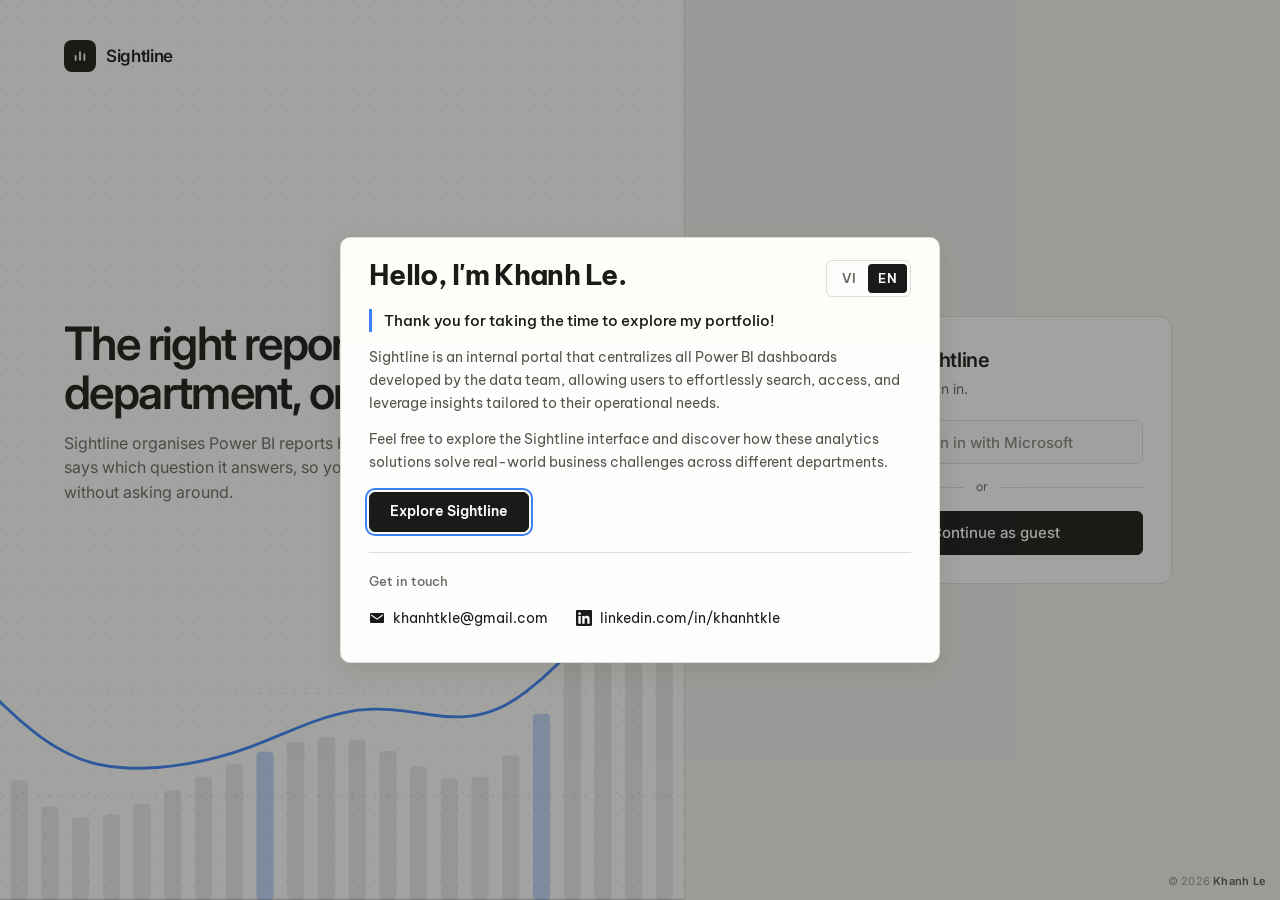
==== commit e739f8e2: "Add welcome flow, guest name, contact info and viewer polish - Login: locked welcome dialog (shown o" ====
--- a/index.html
+++ b/index.html
@@ -3,19 +3,27 @@
 <head>
   <meta charset="UTF-8">
   <meta name="viewport" content="width=device-width, initial-scale=1.0">
+  <meta property="og:title" content="Sightline">
+  <meta property="og:description" content="Sightline: an internal operations reporting portal, organised by department">
+  <meta property="og:type" content="website">
+  <meta name="theme-color" content="#f2f1ee">
+  <meta name="color-scheme" content="light">
   <title>Sightline</title>
-  <meta name="description" content="Sightline: a demo of an internal operations reporting portal, organised by department">
+  <meta name="robots" content="noindex, nofollow">
+  <meta name="author" content="Khanh Le">
+  <meta name="copyright" content="© 2026 Khanh Le">
+  <meta name="description" content="Sightline: an internal operations reporting portal, organised by department">
   <link rel="icon" href="data:image/svg+xml,%3Csvg xmlns='http://www.w3.org/2000/svg' viewBox='0 0 32 32'%3E%3Crect width='32' height='32' rx='7' fill='%231a1a18'/%3E%3Cpath d='M9 22v-6m7 6V10m7 12v-9' stroke='%23f2f1ee' stroke-width='3' stroke-linecap='round'/%3E%3C/svg%3E">
 
-  <!-- Chưa đăng nhập thì chuyển về trang đăng nhập -->
+  <!-- Chưa đăng nhập (hoặc phiên đã hết hạn) thì chuyển về trang đăng nhập -->
   <script>
-    try { if (!sessionStorage.getItem("auth")) location.replace("login.html"); } catch (_) {}
+    try { if (!(+localStorage.getItem("auth") > Date.now())) location.replace("login.html"); } catch (_) {}
   </script>
 
   <!-- Phông chữ Inter (có bộ ký tự tiếng Việt) từ Google Fonts -->
   <link rel="preconnect" href="https://fonts.googleapis.com">
   <link rel="preconnect" href="https://fonts.gstatic.com" crossorigin>
-  <link href="https://fonts.googleapis.com/css2?family=Inter:wght@400;500;600&display=swap" rel="stylesheet">
+  <link href="https://fonts.googleapis.com/css2?family=Inter:wght@400;500;600&family=Be+Vietnam+Pro:wght@500;600;700&display=swap" rel="stylesheet">
 
   <link rel="stylesheet" href="css/style.css">
 </head>
@@ -28,9 +36,11 @@
       <span class="brand-mark" aria-hidden="true">
         <svg viewBox="0 0 32 32"><path d="M9 22v-6m7 6V10m7 12v-9" fill="none" stroke="currentColor" stroke-width="3" stroke-linecap="round"/></svg>
       </span>
-      <h1 class="topbar-title">Sightline</h1>
+      <h1 class="topbar-title" translate="no">Sightline</h1>
     </a>
     <span class="topbar-tagline"></span>
+
+    <button class="icon-btn palette-btn" type="button"></button>
 
     <div class="pop notif">
       <button class="icon-btn notif-btn" type="button" aria-expanded="false" aria-haspopup="true">
@@ -43,7 +53,6 @@
     <div class="pop user">
       <button class="user-btn" type="button" aria-expanded="false" aria-haspopup="true">
         <span class="avatar"></span>
-        <span class="user-text"><b class="user-name"></b><span class="user-role"></span></span>
       </button>
       <div class="pop-menu user-menu" hidden></div>
     </div>
@@ -53,7 +62,7 @@
     <aside class="side">
       <label class="search">
         <svg viewBox="0 0 256 256" fill="currentColor" aria-hidden="true"><path d="M229.66,218.34l-50.07-50.06a88.11,88.11,0,1,0-11.31,11.31l50.06,50.07a8,8,0,0,0,11.32-11.32ZM40,112a72,72,0,1,1,72,72A72.08,72.08,0,0,1,40,112Z"/></svg>
-        <input type="search" autocomplete="off">
+        <input type="search" name="q" autocomplete="off" spellcheck="false">
         <kbd>/</kbd>
       </label>
       <nav class="nav-list"></nav>
@@ -67,12 +76,16 @@
         <span class="count"></span>
         <label class="sort">
           <span class="sort-label"></span>
-          <select></select>
+          <select name="sort"></select>
         </label>
       </div>
       <!-- Lưới thẻ: JS đọc data/reports.json rồi đổ vào đây -->
       <div class="grid"></div>
-      <p class="empty" hidden></p>
+      <div class="empty" hidden>
+        <p class="empty-title"></p>
+        <p class="empty-text"></p>
+        <button type="button" class="btn empty-btn" hidden></button>
+      </div>
     </main>
   </div>
 
@@ -81,6 +94,10 @@
           async src="//gc.zgo.at/count.js"></script>
   -->
 
+  <script src="js/config.js"></script>
+  <script src="js/tracker.js"></script>
+  <script src="js/guard.js"></script>
   <script src="js/app.js"></script>
+  <div class="watermark" aria-hidden="true">© 2026 <b>Khanh Le</b></div>
 </body>
 </html>
--- a/css/style.css
+++ b/css/style.css
@@ -10,8 +10,8 @@
   --muted:     #6b6a66;   /* chữ phụ */
   --line:      #deddd9;   /* mọi đường viền 1px */
   --line-strong: #c4c2bc; /* viền khi rê chuột */
-  --accent:    #3b82f6;   /* màu nhấn duy nhất: focus, trang đang chọn */
-  --pin:       #d49a00;   /* trạng thái đã ghim */
+  --accent:    #3b82f6;   /* màu nhấn duy nhất: focus, trang đang chọn, trang đã lưu */
+  --star:      #c98a00;   /* ngôi sao đã đánh dấu */
   --danger:    #b3261e;   /* lỗi nhập liệu */
   --danger-bg: #fdf3f2;
 
@@ -21,6 +21,7 @@
   --gutter: 24px;
   --topbar-h: 49px;       /* + 1px viền dưới = 50px */
   --chrome-h: calc(var(--topbar-h) + 1px);
+  --ctl: 37px;            /* cỡ chung của nút trên thanh trên: chuông, avatar, tìm nhanh, công cụ */
   --pop-shadow: 0 8px 24px rgb(26 26 24 / .10);   /* bóng ấm, chỉ cho menu nổi */
 }
 
@@ -53,6 +54,7 @@
   font: 500 12px/1.4 var(--font);
   text-align: center;
 }
+.ico { width: 16px; height: 16px; flex: 0 0 auto; }
 
 .skip {
   position: absolute;
@@ -91,7 +93,7 @@
 .lang {
   display: flex;
   flex: 0 0 auto;
-  height: 37px;
+  height: var(--ctl);
   padding: 3px;
   border: 1px solid var(--line);
   border-radius: var(--radius-sm);
@@ -111,8 +113,8 @@
 .lang button[aria-pressed="true"] { background: var(--ink); color: var(--surface); }
 
 /* ============================================================
-   Thanh trên: [<] Tiêu đề ...... [Chuông][Người dùng][VI | EN]
-   Dùng chung các trang trong cổng.
+   Thanh trên dùng chung. Trang chủ: [Sightline | mô tả] ...... [tìm nhanh][chuông][avatar]
+   Trang xem: chia ba vùng, xem phần "Trang xem báo cáo".
    ============================================================ */
 .topbar {
   position: relative;
@@ -125,80 +127,43 @@
   background: var(--surface);
   border-bottom: 1px solid var(--line);
 }
+.brand { display: flex; align-items: center; gap: 10px; font-weight: 600; font-size: 17px; letter-spacing: -0.02em; }
+.brand-mark { display: grid; place-items: center; width: 32px; height: 32px; border-radius: 8px; background: var(--ink); color: var(--bg); }
+.brand-mark svg { width: 20px; height: 20px; }
+.home-brand { margin-left: 16px; }
+.home-brand .topbar-title { margin: 0; font-weight: 600; letter-spacing: -0.02em; }
+.home-brand .brand-mark { width: 28px; height: 28px; border-radius: 7px; }
+.home-brand .brand-mark svg { width: 18px; height: 18px; }
+
+/* Nút "về" của trang xem: cùng khuôn với các nút vuông khác ở thanh trên, chỉ có mũi tên gập (không có thân) */
 .back {
   display: grid;
   place-items: center;
   flex: 0 0 auto;
-  width: 28px;
-  height: 28px;
-  margin: 0 2px 0 16px;       /* cùng chỗ với biểu tượng Sightline ở trang chủ */
-  border: 1px solid var(--line);
-  border-radius: 7px;
+  width: var(--ctl);
+  height: var(--ctl);
+  margin: 0 4px 0 14px;
+  border: 1px solid var(--line);
+  border-radius: var(--radius-sm);
+  background: var(--surface);
   color: var(--ink);
-  transition: background .15s, border-color .15s;
-}
-.back svg { width: 6px; height: 12px; }
-.back:hover { background: var(--bg); border-color: var(--line-strong); }
-.back[hidden] { display: none; }
+  transition: border-color .15s, background .15s, transform .1s;
+}
+.back svg { width: 16px; height: 16px; }
+.back:hover { border-color: var(--line-strong); background: var(--surface-2); }
+.back:active { transform: scale(.96); }
 
 .topbar-title {
-  margin: 0 auto 0 0;
+  margin: 0;
   min-width: 0;
   overflow: hidden;
   text-overflow: ellipsis;
   white-space: nowrap;
   font-size: 18px;
-  font-weight: 500;
+  font-weight: 600;
   line-height: 1.2;
-  letter-spacing: -0.01em;
-}
-/* Trang xem: tên báo cáo mở danh sách chuyển nhanh */
-.title-h { margin: 0; font-size: inherit; }
-.title-btn {
-  display: flex;
-  align-items: center;
-  gap: 6px;
-  margin-left: -8px;
-  padding: 4px 8px;
-  border-radius: var(--radius-sm);
-  transition: background .15s;
-}
-.title-btn:hover, .title-btn[aria-expanded="true"] { background: var(--bg); }
-.title-btn .topbar-title { max-width: min(46vw, 520px); margin: 0; font-weight: 600; letter-spacing: -0.02em; }
-.title-btn .caret { width: 14px; height: 14px; color: var(--muted); }
-.switcher { min-width: 0; }
-.switch-menu { left: 0; right: auto; width: 320px; padding: 6px; max-height: min(70dvh, 480px); overflow-y: auto; }
-.sw-group { padding: 8px 10px 4px; color: var(--muted); font-size: 12px; font-weight: 500; }
-.sw-item {
-  display: flex;
-  justify-content: space-between;
-  gap: 12px;
-  padding: 7px 10px;
-  border-radius: var(--radius-sm);
-  font-size: 14px;
-  transition: background .15s;
-}
-.sw-item:hover { background: var(--bg); }
-.sw-item[aria-current="true"] { background: var(--bg); font-weight: 600; box-shadow: inset 2px 0 0 var(--accent); }
-.sw-item .n { color: var(--muted); font-weight: 400; }
-
-/* Ô "Về báo cáo này" */
-.info-menu { width: 360px; padding: 16px; }
-.info-title { margin: 0 0 6px; font-size: 16px; font-weight: 600; letter-spacing: -0.01em; }
-.info-summary { margin: 0 0 12px; color: #55544f; font-size: 14px; line-height: 1.6; text-wrap: pretty; }
-.info-meta { margin: 0; border-top: 1px solid var(--line); }
-.info-meta > div { display: flex; justify-content: space-between; padding: 7px 0; border-bottom: 1px solid var(--line); font-size: 13px; }
-.info-meta dt { color: var(--muted); }
-.info-meta dd { margin: 0; font-weight: 500; font-variant-numeric: tabular-nums; }
-.info-h { margin: 14px 0 6px; font-size: 13px; font-weight: 600; color: var(--muted); }
-.info-qs { margin: 0; padding-left: 18px; font-size: 14px; }
-.info-qs li { margin-bottom: 4px; }
-
-/* Trang chủ: biểu tượng + tên sản phẩm + mô tả ngắn */
-.home-brand { display: flex; align-items: center; gap: 10px; margin-left: 16px; }
-.home-brand .topbar-title { margin: 0; font-weight: 600; letter-spacing: -0.02em; }
-.home-brand .brand-mark { width: 28px; height: 28px; border-radius: 7px; }
-.home-brand .brand-mark svg { width: 18px; height: 18px; }
+  letter-spacing: -0.02em;
+}
 .topbar-tagline {
   margin: 0 auto 0 4px;
   padding-left: 14px;
@@ -209,7 +174,7 @@
   white-space: nowrap;
 }
 
-/* Menu nổi (thông báo, người dùng) */
+/* Menu nổi */
 .pop { position: relative; flex: 0 0 auto; }
 .pop-menu {
   position: absolute;
@@ -224,19 +189,24 @@
 }
 .pop-menu[hidden] { display: none; }
 
+/* Mọi nút vuông trên thanh trên cùng một cỡ: chuông, tìm nhanh, công cụ */
 .icon-btn {
   position: relative;
   display: grid;
   place-items: center;
-  width: 37px;
-  height: 37px;
-  border: 1px solid var(--line);
-  border-radius: var(--radius-sm);
-  background: var(--surface);
-  transition: border-color .15s, background .15s;
+  flex: 0 0 auto;
+  width: var(--ctl);
+  height: var(--ctl);
+  border: 1px solid var(--line);
+  border-radius: var(--radius-sm);
+  background: var(--surface);
+  color: var(--ink);
+  transition: border-color .15s, background .15s, color .15s, transform .1s;
 }
 .icon-btn:hover, .icon-btn[aria-expanded="true"] { border-color: var(--line-strong); background: var(--surface-2); }
-.icon-btn svg { width: 16px; height: 16px; }
+.icon-btn:active { transform: scale(.96); }
+.icon-btn[aria-pressed="true"] { color: var(--accent); }
+.icon-btn:disabled { opacity: .45; }
 .badge {
   position: absolute;
   top: -6px;
@@ -256,6 +226,8 @@
   font-variant-numeric: tabular-nums;
 }
 .badge[hidden] { display: none; }
+.dot { position: absolute; top: 6px; right: 6px; width: 8px; height: 8px; border: 2px solid var(--surface); border-radius: 50%; box-sizing: content-box; background: var(--accent); }
+.dot[hidden] { display: none; }
 
 .notif-menu { width: 330px; padding: 0; }
 .notif-head { display: flex; align-items: center; justify-content: space-between; padding: 12px 14px; border-bottom: 1px solid var(--line); font-size: 14px; }
@@ -267,37 +239,25 @@
 .notif-list a:hover { background: var(--bg); }
 .notif-when { display: block; color: var(--muted); font-size: 12px; font-variant-numeric: tabular-nums; }
 .notif-text b { font-weight: 600; }
-
-/* Người dùng mẫu đã đăng nhập */
-.user-btn {
-  display: flex;
-  align-items: center;
-  gap: 10px;
-  height: 37px;
-  padding: 0 12px 0 4px;
-  border: 1px solid var(--line);
-  border-radius: var(--radius-sm);
-  background: var(--surface);
-  text-align: left;
-  transition: background .15s, border-color .15s;
-}
-.user-btn:hover, .user-btn[aria-expanded="true"] { border-color: var(--line-strong); background: var(--surface-2); }
+.notif-note { margin: 0; padding: 10px 14px 12px; border-top: 1px solid var(--line); color: var(--muted); font-size: 12px; line-height: 1.45; }
+
+/* Người dùng: chỉ một ô avatar cùng cỡ với nút chuông; bấm để xem thêm */
+.user-btn { display: block; width: var(--ctl); height: var(--ctl); padding: 0; border-radius: var(--radius-sm); }
 .avatar {
   display: grid;
   place-items: center;
   flex: 0 0 auto;
-  width: 27px;
-  height: 27px;
-  border-radius: 5px;
+  width: 28px;
+  height: 28px;
+  border-radius: 6px;
   background: var(--ink);
   color: var(--surface);
   font-size: 12px;
   font-weight: 600;
 }
-.user-text { display: flex; flex-direction: column; width: 104px; line-height: 1.2; }
-.user-name, .user-role { overflow: hidden; text-overflow: ellipsis; white-space: nowrap; }
-.user-name { font-size: 13px; font-weight: 500; }
-.user-role { color: var(--muted); font-size: 12px; }
+.user-btn .avatar { width: var(--ctl); height: var(--ctl); font-size: 13px; letter-spacing: .02em; transition: box-shadow .15s, opacity .15s; }
+.user-btn:hover .avatar { opacity: .9; }
+.user-btn[aria-expanded="true"] .avatar { box-shadow: 0 0 0 2px var(--surface), 0 0 0 3px var(--line-strong); }
 
 .user-menu { width: 264px; }
 .menu-id { display: flex; align-items: center; gap: 10px; }
@@ -324,33 +284,67 @@
 }
 .menu-item:hover { background: var(--bg); }
 .menu-item .ico { color: var(--muted); }
-.ico { width: 16px; height: 16px; flex: 0 0 auto; }
+.menu-item kbd { margin-left: auto; }
 
 /* ============================================================
    Trang đăng nhập: vừa một màn hình, không cuộn
    ============================================================ */
 body[data-page="login"] { height: 100dvh; overflow: hidden; }
-.login-lang { position: absolute; top: 16px; right: 24px; z-index: 5; }
 .login { display: grid; grid-template-columns: minmax(0, 1.15fr) minmax(0, 1fr); height: 100dvh; }
 
 .login-intro {
+  position: relative;
   display: flex;
   flex-direction: column;
-  justify-content: space-between;
-  gap: 24px;
   min-height: 0;
-  padding: 40px 64px 64px;
+  padding: 40px 64px;
+  overflow: hidden;
   background:
     radial-gradient(circle at 1px 1px, rgb(26 26 24 / .07) 1px, transparent 0) 0 0 / 22px 22px,
     var(--surface);
   border-right: 1px solid var(--line);
 }
-.login-intro > * { max-width: 560px; }
-.brand { display: flex; align-items: center; gap: 10px; font-weight: 600; font-size: 17px; letter-spacing: -0.02em; }
-.brand-mark { display: grid; place-items: center; width: 32px; height: 32px; border-radius: 8px; background: var(--ink); color: var(--bg); }
-.brand-mark svg { width: 20px; height: 20px; }
+.login-intro .brand { position: relative; z-index: 1; }
+.login-copy { position: relative; z-index: 1; margin: auto 0; padding-bottom: 12vh; max-width: 560px; }
 .login-title { margin: 0 0 14px; font-size: clamp(32px, 3.6vw, 48px); font-weight: 600; letter-spacing: -0.035em; line-height: 1.06; text-wrap: balance; }
 .login-text { margin: 0; max-width: 46ch; color: var(--muted); font-size: 16px; text-wrap: pretty; }
+
+/* Hình trừu tượng: cột biểu đồ thở nhẹ, đường xu hướng vẽ dần, một chấm chạy theo đường */
+.login-art {
+  position: absolute;
+  left: 0; right: 0; bottom: 0;
+  height: 46%;
+  pointer-events: none;
+  -webkit-mask-image: linear-gradient(to bottom, transparent 0, #000 42%);
+          mask-image: linear-gradient(to bottom, transparent 0, #000 42%);
+}
+.login-art svg { display: block; width: 100%; height: 100%; }
+.login-art .grid-lines line { stroke: var(--ink); stroke-opacity: .08; stroke-dasharray: 3 6; }
+.login-art .base { stroke: var(--ink); stroke-opacity: .22; }
+.login-art .bar {
+  fill: var(--ink);
+  fill-opacity: .09;
+  transform-box: fill-box;
+  transform-origin: 50% 100%;
+  animation: bar-breathe 7s ease-in-out infinite;
+  animation-delay: calc(var(--i) * -.55s);
+}
+.login-art .bar-hot { fill: var(--accent); fill-opacity: .3; }
+.login-art .trend {
+  fill: none;
+  stroke: var(--accent);
+  stroke-width: 2.2;
+  stroke-linecap: round;
+  stroke-dasharray: 1;
+  stroke-dashoffset: 1;
+  animation: trend-draw 2.8s cubic-bezier(.4, 0, .2, 1) .4s forwards;
+}
+.login-art .runner { offset-distance: 0%; offset-rotate: 0deg; animation: runner-go 12s linear 3.2s infinite; }
+.login-art .dot { fill: var(--accent); }
+.login-art .halo { fill: var(--accent); fill-opacity: .18; }
+@keyframes bar-breathe { 0%, 100% { transform: scaleY(.68); } 50% { transform: scaleY(1); } }
+@keyframes trend-draw { to { stroke-dashoffset: 0; } }
+@keyframes runner-go { from { offset-distance: 0%; } to { offset-distance: 100%; } }
 
 .login-card {
   align-self: center;
@@ -364,29 +358,35 @@
 .form-title { margin: 0; font-size: 20px; font-weight: 600; letter-spacing: -0.02em; }
 .form-sub { margin: 2px 0 20px; color: var(--muted); font-size: 14px; }
 
-/* Nút Microsoft: nhìn rõ nhưng mờ đi, vì chỉ có trong hệ thống thật */
-.sso {
-  display: flex;
-  align-items: center;
+/* Hai nút vào cùng một khuôn: cùng cao, cùng cỡ chữ, nội dung căn giữa như nhau */
+.auth-btn {
+  display: flex;
+  align-items: center;
+  justify-content: center;
   gap: 10px;
   width: 100%;
-  height: 42px;
-  padding: 0 12px;
-  border: 1px solid var(--line);
-  border-radius: var(--radius-sm);
-  background: var(--surface-2);
-  color: var(--muted);
-  font-size: 14px;
+  height: 44px;
+  padding: 0 14px;
+  border: 1px solid var(--line);
+  border-radius: var(--radius-sm);
+  font-family: var(--font);
+  font-size: 15px;
   font-weight: 500;
-  text-align: left;
-  cursor: not-allowed;
-}
-.sso .ms-logo { width: 16px; height: 16px; flex: 0 0 auto; filter: grayscale(1); opacity: .5; }
-.sso-label { flex: 1; min-width: 0; overflow: hidden; text-overflow: ellipsis; white-space: nowrap; opacity: .75; }
-
+  line-height: 1;
+  transition: background .15s, border-color .15s, transform .1s;
+}
+.auth-btn svg { width: 16px; height: 16px; flex: 0 0 auto; }
+/* Microsoft: nhìn rõ nhưng mờ đi, vì chỉ có trong hệ thống thật */
+.sso { background: var(--surface-2); color: var(--muted); cursor: not-allowed; }
+.sso .ms-logo { filter: grayscale(1); opacity: .5; }
+.sso-label { opacity: .8; }
+.guest-btn { background: var(--ink); border-color: var(--ink); color: var(--surface); cursor: pointer; }
+.guest-btn:hover { background: #000; border-color: #000; }
+.guest-btn:active { transform: translateY(1px); }
+.link-btn { display: block; margin: 16px auto 0; color: var(--muted); font-size: 13px; text-decoration: underline; text-underline-offset: 3px; }
+.link-btn:hover { color: var(--ink); }
 .or { display: flex; align-items: center; gap: 12px; margin: 14px 0; color: var(--muted); font-size: 12px; }
 .or::before, .or::after { content: ""; flex: 1; height: 1px; background: var(--line); }
-.btn-wide { width: 100%; height: 42px; gap: 8px; font-size: 15px; }
 
 /* ============================================================
    Trang chủ: cột trái + vùng nội dung
@@ -461,7 +461,7 @@
 .nav-label { margin: 14px 10px 4px; font-size: 12px; font-weight: 500; color: var(--muted); }
 .nav-label:first-child { margin-top: 2px; }
 
-/* Báo cáo của từng phòng ban, mở thẳng từ cột trái */
+/* Báo cáo của từng phòng ban và trang đã lưu, mở thẳng từ cột trái */
 .nav-reports { margin: 0 0 6px 17px; padding-left: 12px; border-left: 1px solid var(--line); }
 .nav-reports a {
   display: block;
@@ -479,7 +479,7 @@
 
 .content { padding: 20px; min-width: 0; }
 
-/* Tiếp tục xem: một hàng gọn */
+/* Báo cáo xem gần nhất: một hàng gọn */
 .panel {
   margin-bottom: 20px;
   padding: 10px 12px;
@@ -500,6 +500,7 @@
 .resume img {
   flex: 0 0 auto;
   width: 84px;
+  height: auto;
   aspect-ratio: 16 / 10;
   object-fit: cover;
   object-position: left top;
@@ -571,7 +572,8 @@
 }
 .card h2 { margin: 0 0 6px; font-size: 16px; font-weight: 600; letter-spacing: -0.01em; line-height: 1.3; }
 .card p { margin: 0; color: #55544f; font-size: 14px; line-height: 1.55; text-wrap: pretty; }
-/* Ngôi sao ghim, nổi lên góc phải khung ảnh */
+
+/* Nút đánh dấu sao, nổi lên góc phải khung ảnh */
 .pin {
   position: absolute;
   top: 8px;
@@ -589,13 +591,20 @@
 .pin svg { width: 16px; height: 16px; }
 .pin:hover { color: var(--ink); border-color: var(--line-strong); }
 .pin:active { transform: scale(.95); }
-.pin[aria-pressed="true"] { color: var(--pin); }
-
-.empty { margin: 48px 0; text-align: center; color: var(--muted); }
-.empty[hidden] { display: none; }
+.pin[aria-pressed="true"] { color: var(--star); }
+
+/* Trạng thái trống: tiêu đề, một câu giải thích, tối đa một hành động */
+.empty, .stage-msg { text-align: center; color: var(--muted); }
+.empty { margin: 56px auto; max-width: 360px; }
+.empty[hidden], .stage-msg[hidden] { display: none; }
+.empty-title { margin: 0 0 4px; color: var(--ink); font-size: 16px; font-weight: 600; letter-spacing: -0.01em; }
+.empty-text { margin: 0; font-size: 14px; text-wrap: pretty; }
+.empty-text:empty { display: none; }
+.empty .btn, .stage-msg .btn { margin-top: 14px; }
+.empty .btn[hidden], .stage-msg .btn[hidden] { display: none; }
 
 /* ============================================================
-   Hộp thoại (về bản demo, yêu cầu báo cáo) và form
+   Hộp thoại, tìm nhanh và form
    ============================================================ */
 dialog.dlg {
   width: min(560px, calc(100vw - 32px));
@@ -614,16 +623,19 @@
 .dlg-x { width: 28px; height: 28px; border-radius: var(--radius-sm); font-size: 20px; line-height: 1; color: var(--muted); }
 .dlg-x:hover { background: var(--bg); color: var(--ink); }
 .dlg-intro { margin: 0 0 4px; color: var(--muted); text-wrap: pretty; }
+.dlg-body { margin: 0 0 4px; text-wrap: pretty; }
+.dlg-note { margin: 16px 0 0; padding: 10px 12px; border: 1px solid var(--line); border-radius: var(--radius-sm); background: var(--bg); color: var(--muted); font-size: 13px; text-wrap: pretty; }
+.dlg-byline { margin: 18px 0 0; color: var(--muted); font-size: 13px; }
 dialog.dlg h3 { margin: 20px 0 8px; font-size: 13px; font-weight: 600; color: var(--muted); }
 dialog.dlg ul { margin: 0; padding-left: 18px; }
 dialog.dlg li { margin-bottom: 4px; }
 .keys { display: grid; grid-template-columns: 110px 1fr; gap: 8px 12px; margin: 0; align-items: center; }
 .keys dt { white-space: nowrap; }
-.keys dd, .glossary dd { margin: 0; }
-.glossary { margin: 0; }
-.glossary dt { margin-top: 12px; font-weight: 500; }
-.glossary dt:first-child { margin-top: 0; }
-.glossary dd { color: var(--muted); font-size: 14px; }
+.keys dd { margin: 0; }
+.info-meta { margin: 12px 0 0; border-top: 1px solid var(--line); }
+.info-meta > div { display: flex; justify-content: space-between; padding: 7px 0; border-bottom: 1px solid var(--line); font-size: 13px; }
+.info-meta dt { color: var(--muted); }
+.info-meta dd { margin: 0; font-weight: 500; font-variant-numeric: tabular-nums; }
 
 .field { display: block; margin-top: 14px; font-size: 13px; font-weight: 500; }
 .field input, .field select, .field textarea {
@@ -641,13 +653,45 @@
 }
 .field textarea { resize: vertical; }
 .field input:focus, .field select:focus, .field textarea:focus { outline: 0; border-color: var(--accent); }
-.field input[aria-invalid="true"] { border-color: var(--danger); }
+.field [aria-invalid="true"] { border-color: var(--danger); }
 .field-err { display: block; margin-top: 4px; color: var(--danger); font-size: 12px; font-weight: 400; }
 .field-err[hidden] { display: none; }
 .dlg-actions { display: flex; justify-content: flex-end; gap: 8px; margin-top: 20px; }
 
+/* Tìm nhanh (Ctrl K) */
+dialog.palette {
+  width: min(600px, calc(100vw - 32px));
+  max-height: min(70dvh, 520px);
+  margin: 12vh auto auto;
+  padding: 0;
+  overflow: hidden;
+}
+dialog.palette[open] { display: flex; flex-direction: column; }
+.pal-head { display: flex; align-items: center; gap: 10px; padding: 0 16px; height: 52px; border-bottom: 1px solid var(--line); color: var(--muted); }
+.pal-head .ico { width: 18px; height: 18px; }
+.pal-input { flex: 1; min-width: 0; border: 0; outline: 0; background: none; color: var(--ink); font: inherit; font-size: 16px; }
+.pal-list { flex: 1; min-height: 0; overflow-y: auto; padding: 6px; }
+.pal-group { padding: 10px 10px 4px; color: var(--muted); font-size: 12px; font-weight: 500; }
+.pal-item {
+  display: flex;
+  align-items: center;
+  gap: 12px;
+  width: 100%;
+  height: 38px;
+  padding: 0 10px;
+  border-radius: var(--radius-sm);
+  font-size: 14px;
+  text-align: left;
+}
+.pal-item .ico { color: var(--muted); }
+.pal-item[aria-selected="true"] { background: var(--bg); box-shadow: inset 2px 0 0 var(--accent); }
+.pal-item[aria-selected="true"] .ico { color: var(--ink); }
+.pal-label { flex: 1; min-width: 0; overflow: hidden; text-overflow: ellipsis; white-space: nowrap; }
+.pal-hint { color: var(--muted); font-size: 12px; }
+.pal-none { margin: 0; padding: 28px 10px; text-align: center; color: var(--muted); }
+
 /* ============================================================
-   Trang xem báo cáo: không cuộn. Ảnh chiếm hết chỗ, thanh trang ở dưới cùng
+   Trang xem báo cáo: không cuộn. Thanh trên chia ba vùng, ảnh chiếm gần hết màn hình
    ============================================================ */
 body[data-page="viewer"] {
   height: 100dvh;
@@ -655,13 +699,88 @@
   display: flex;
   flex-direction: column;
 }
+.topbar-viewer { display: grid; grid-template-columns: minmax(0, 1fr) auto minmax(0, 1fr); gap: 12px; }
+.tb-left { display: flex; align-items: center; gap: 8px; min-width: 0; }
+.tb-left .topbar-tagline { margin: 0 0 0 4px; }
+.tb-center { display: flex; justify-content: center; }
+.tb-right { display: flex; align-items: center; justify-content: flex-end; gap: 8px; }
+.tb-sep { width: 1px; height: 20px; margin: 0 2px; background: var(--line); }
+
+/* Điều khiển trang: lùi, ô số trang gõ được, tiến */
+.pgctl {
+  display: flex;
+  align-items: center;
+  height: var(--ctl);
+  border: 1px solid var(--line);
+  border-radius: var(--radius-sm);
+  background: var(--surface);
+  overflow: hidden;
+}
+.pgctl button { display: grid; place-items: center; width: 36px; height: 100%; color: var(--ink); transition: background .15s; }
+.pgctl button:hover:not(:disabled) { background: var(--bg); }
+.pgctl button:disabled { color: var(--line-strong); }
+.pgctl .ico { width: 14px; height: 14px; }
+.pg-field {
+  display: flex;
+  align-items: center;
+  gap: 6px;
+  height: 100%;
+  padding: 0 12px;
+  border-left: 1px solid var(--line);
+  border-right: 1px solid var(--line);
+  font-size: 14px;
+  font-variant-numeric: tabular-nums;
+}
+.pg-field:focus-within { box-shadow: inset 0 -2px 0 var(--accent); }
+.pg-input { width: 3ch; padding: 0; border: 0; outline: 0; background: none; color: var(--ink); font: inherit; font-weight: 400; text-align: right; }
+.pg-total { color: var(--muted); }
+
+/* Phóng to */
+.zoom {
+  display: flex;
+  align-items: center;
+  height: var(--ctl);
+  border: 1px solid var(--line);
+  border-radius: var(--radius-sm);
+  background: var(--surface);
+  overflow: hidden;
+}
+.zoom button { height: 100%; color: var(--muted); transition: background .15s, color .15s; }
+.zoom button:hover:not(:disabled) { background: var(--bg); color: var(--ink); }
+.zoom button:disabled { opacity: .4; }
+.zoom-in, .zoom-out { display: grid; place-items: center; width: 34px; }
+.zoom-val { min-width: 56px; border-left: 1px solid var(--line); border-right: 1px solid var(--line); font-size: 13px; font-weight: 500; font-variant-numeric: tabular-nums; }
+
+/* Ghi chú và menu "Thêm" */
+.note-menu { width: 320px; }
+.note-label { display: block; margin-bottom: 8px; font-size: 13px; font-weight: 600; }
+.note-label span { color: var(--muted); font-weight: 400; }
+.note-text {
+  display: block;
+  width: 100%;
+  padding: 8px 10px;
+  border: 1px solid var(--line);
+  border-radius: var(--radius-sm);
+  background: var(--surface);
+  color: var(--ink);
+  font: inherit;
+  font-size: 14px;
+  line-height: 1.5;
+  resize: vertical;
+}
+.note-text:focus { outline: 0; border-color: var(--accent); }
+.note-foot { display: flex; justify-content: space-between; gap: 12px; margin-top: 8px; color: var(--muted); font-size: 12px; }
+.more-menu { width: 252px; padding: 6px; }
+.more-menu .menu-item { width: 100%; margin: 0; padding: 0 10px; }
+.more-menu .menu-sep { margin: 6px -6px; }
+
 .viewer {
   flex: 1;
   min-height: 0;
   display: flex;
   flex-direction: column;
   gap: 10px;
-  padding: 12px var(--gutter) 14px;
+  padding: 12px var(--gutter) 34px;   /* chừa chỗ cho dòng bản quyền cố định ở góc dưới */
   --thumb-w: 112px;
   --thumb-h: calc(var(--thumb-w) * 10 / 16);   /* tỷ lệ 16:10 */
 }
@@ -684,13 +803,17 @@
   transform-origin: center;
   user-select: none;
 }
+.stage:fullscreen { border: 0; border-radius: 0; }
+.stage-msg { position: absolute; inset: 0; display: flex; flex-direction: column; align-items: center; justify-content: center; padding: 24px; }
+.stage.is-empty img, .stage.is-missing img { visibility: hidden; }
+.stage.is-missing .nav { display: none; }
 .stage.is-zoomed { cursor: grab; }
 .stage.is-dragging { cursor: grabbing; }
 .stage.is-zoomed .nav { display: none; }   /* khi phóng thì kéo để dịch, không lật trang bằng mép */
 .nav {
   position: absolute;
   top: 0; bottom: 0;
-  width: 14%;
+  width: 12%;
   display: flex;
   align-items: center;
   color: transparent;
@@ -699,13 +822,13 @@
 .nav.next { right: 0; justify-content: flex-end; }
 .nav span {
   margin: 0 16px;
-  width: 36px; height: 36px;
+  width: 40px; height: 40px;
   border-radius: 50%;
   background: var(--surface);
   border: 1px solid var(--line);
   color: var(--ink);
   display: grid; place-items: center;
-  font-size: 18px;
+  font-size: 20px;
   opacity: 0;
   transition: opacity .2s;
 }
@@ -713,42 +836,8 @@
 .nav:focus-visible span { opacity: 1; }
 .nav[disabled] { cursor: default; }
 
-/* Nút ở góc ảnh: chia sẻ, tải về, toàn màn hình */
-.stage-tools { position: absolute; top: 10px; right: 10px; z-index: 2; display: flex; gap: 6px; }
-.tool {
-  display: grid;
-  place-items: center;
-  width: 34px;
-  height: 34px;
-  border: 1px solid var(--line);
-  border-radius: var(--radius-sm);
-  background: var(--surface);
-  color: var(--muted);
-  transition: color .15s, border-color .15s, background .15s, transform .1s;
-}
-.tool svg { width: 16px; height: 16px; }
-.tool:hover { color: var(--ink); border-color: var(--line-strong); background: var(--surface-2); }
-.tool:active { transform: scale(.95); }
-.tool:disabled { opacity: .45; cursor: default; transform: none; }
-
-/* Phóng to: nằm góc dưới phải của ảnh */
-.zoom { position: absolute; right: 10px; bottom: 10px; z-index: 2; display: flex; align-items: center; gap: 4px; }
-.zoom-val {
-  min-width: 52px;
-  height: 34px;
-  padding: 0 8px;
-  border: 1px solid var(--line);
-  border-radius: var(--radius-sm);
-  background: var(--surface);
-  color: var(--muted);
-  font-size: 13px;
-  font-weight: 500;
-  font-variant-numeric: tabular-nums;
-  transition: color .15s, border-color .15s;
-}
-.zoom-val:hover { color: var(--ink); border-color: var(--line-strong); }
-
-/* Thanh trang có nền riêng: ảnh nhỏ cuộn ngang bên trái, bộ đếm bên phải, cùng một hàng */
+/* Thanh ảnh nhỏ (đang ẩn bằng thuộc tính hidden trong report.html) */
+.pager[hidden] { display: none; }
 .pager {
   display: flex;
   align-items: flex-start;
@@ -831,16 +920,19 @@
 .toast[hidden] { display: none; }
 
 /* ============================================================
-   Điện thoại
+   Màn hình nhỏ
    ============================================================ */
+@media (max-width: 1100px) {
+  .zoom { display: none; }
+  .tb-left .topbar-tagline { display: none; }
+}
 @media (max-width: 900px) {
-  .user-text { display: none; }
-  .user-btn { padding-right: 4px; }
   .topbar-tagline { display: none; }
   .login { grid-template-columns: 1fr; grid-template-rows: auto 1fr; }
-  .login-intro { padding: 64px 24px 24px; border-right: 0; border-bottom: 1px solid var(--line); gap: 16px; }
+  .login-intro { padding: 64px 24px 24px; border-right: 0; border-bottom: 1px solid var(--line); }
+  .login-copy { margin: 24px 0 0; padding-bottom: 0; }
+  .login-art { display: none; }
   .login-card { padding: 24px; }
-  .switch-menu, .info-menu { position: fixed; left: 12px; right: 12px; top: calc(var(--chrome-h) + 6px); width: auto; }
 }
 @media (max-width: 720px) {
   :root { --gutter: 16px; }
@@ -854,20 +946,98 @@
   .content { padding: 16px; }
   .resume .btn { display: none; }
   .grid { grid-template-columns: 1fr; }
-  .nav span { opacity: 1; width: 32px; height: 32px; margin: 0 8px; }
-  .topbar { gap: 6px; }
-  .home-brand { margin-left: 16px; }
-  .notif-menu { position: fixed; left: 12px; right: 12px; top: calc(var(--chrome-h) + 6px); width: auto; }
+  .nav span { opacity: 1; width: 34px; height: 34px; margin: 0 8px; }
+  .topbar { gap: 6px; padding-right: 12px; }
+  .home-brand { margin-left: 12px; }
+  .back { margin-left: 12px; }
+  .notif-menu, .note-menu { position: fixed; left: 12px; right: 12px; top: calc(var(--chrome-h) + 6px); width: auto; }
   .keys { grid-template-columns: 90px 1fr; }
-  .viewer { --thumb-w: 92px; padding: 10px var(--gutter) 12px; }
-  .counter { width: 68px; padding-left: 8px; }
-  .stage-tools { top: 8px; right: 8px; gap: 4px; }
-  .zoom { right: 8px; bottom: 8px; }
-  .tool { width: 32px; height: 32px; }
-  .login-title { font-size: 26px; }
-  .login-text { font-size: 14px; }
+  /* Trang xem: điều khiển trang nổi ở đáy màn hình, bớt công cụ trên thanh trên */
+  .topbar-viewer { grid-template-columns: minmax(0, 1fr) auto; }
+  .tb-center { position: fixed; left: 50%; bottom: 16px; z-index: 15; transform: translateX(-50%); }
+  .pgctl { box-shadow: var(--pop-shadow); }
+  .tb-sep, .tb-right .palette-btn { display: none; }
+  .viewer { padding: 10px var(--gutter) 12px; }
+  .login-title { font-size: 28px; }
+  .login-text { font-size: 15px; }
+  dialog.palette { margin-top: 8vh; }
 }
 
 @media (prefers-reduced-motion: reduce) {
   * { transition: none !important; }
-}
+  .login-art * { animation: none !important; }
+  .login-art .trend { stroke-dashoffset: 0; }
+  .login-art .runner { display: none; }
+}
+
+/* Watermark tác giả */
+.watermark {
+  position: fixed;
+  margin: 0;
+  right: 14px;
+  bottom: 10px;
+  margin: 0;
+  z-index: 5;
+  font-size: 11px;
+  letter-spacing: .02em;
+  color: var(--muted);
+  opacity: .7;
+  pointer-events: none;
+  user-select: none;
+}
+.watermark b { font-weight: 600; color: var(--ink); }
+@media (max-width: 720px) { .watermark { right: 10px; bottom: 4px; font-size: 10px; } }
+
+
+/* Tiêu đề trang xem báo cáo: đường dẫn nhỏ phía trên, tên báo cáo bên dưới */
+
+
+/* Cửa sổ giới thiệu nhỏ ở trang đăng nhập */
+dialog.welcome { width: min(600px, calc(100vw - 32px)); max-height: calc(100dvh - 32px); padding: 20px 28px 26px; font-family: "Be Vietnam Pro", var(--font); background: linear-gradient(180deg, #fffdf7 0, var(--surface) 140px); }
+dialog.welcome .dlg-head { margin-bottom: 18px; }
+.wc-eyebrow { color: var(--muted); font-size: 11.5px; font-weight: 600; letter-spacing: .12em; text-transform: uppercase; }
+.wc-title { margin: 0 0 12px; font-size: 28px; font-weight: 700; letter-spacing: -0.025em; line-height: 1.2; text-wrap: balance; }
+.wc-greet { margin: 0 0 14px; font-size: 15px; font-weight: 500; line-height: 1.55; text-wrap: pretty; }
+.wc-body { margin: 0 0 12px; color: #55544f; font-size: 14px; line-height: 1.65; text-wrap: pretty; }
+.wc-brand { display: inline-flex; align-items: center; gap: 10px; }
+.wc-brand .brand-mark { width: 26px; height: 26px; border-radius: 7px; }
+.wc-brand .brand-mark svg { width: 16px; height: 16px; }
+.wc-greet { padding-left: 12px; border-left: 3px solid var(--accent); }
+.wc-note { margin: 16px 0 0; padding-top: 14px; border-top: 1px solid var(--line); color: var(--muted); font-size: 12.5px; }
+dialog.welcome .dlg-actions { justify-content: flex-start; margin-top: 18px; }
+dialog.welcome .btn-primary { height: 40px; padding: 0 20px; font-family: inherit; font-size: 14px; font-weight: 600; }
+dialog.guest { width: min(440px, calc(100vw - 32px)); }
+
+
+/* Chia sẻ, tải về, toàn màn hình: ba nút hiện sẵn ở thanh trên, cạnh nút phóng to */
+.tb-acts { display: flex; align-items: center; gap: 8px; }
+
+/* Chạm và cuộn: bỏ độ trễ chạm đúp, bỏ nháy xanh mặc định (đã có :focus-visible), không cuộn lan ra nền khi ở trong hộp thoại */
+a, button, input, select, textarea, summary, label { touch-action: manipulation; -webkit-tap-highlight-color: transparent; }
+dialog.dlg { overscroll-behavior: contain; }
+.pal-head:focus-within { box-shadow: inset 0 -2px 0 var(--accent); }
+
+/* Phòng ban cạnh tên báo cáo: chữ nhạt */
+.hd { display: flex; align-items: center; gap: 8px; min-width: 0; }
+/* Giống dòng mô tả ở thanh trên trang chủ: vạch ngăn, khoảng cách và cỡ chữ */
+.topbar-dept { flex: 0 1 auto; min-width: 0; margin-left: 4px; padding-left: 14px; overflow: hidden; text-overflow: ellipsis; border-left: 1px solid var(--line); color: var(--muted); font-size: 14px; line-height: 1; white-space: nowrap; }
+@media (max-width: 900px) { .topbar-dept { display: none; } }
+
+/* Thẻ chủ đề dưới mô tả báo cáo */
+.tags { display: flex; flex-wrap: wrap; gap: 6px; margin: auto 0 0; padding: 12px 0 0; list-style: none; }
+.tags li { padding: 2px 8px; border-radius: 4px; background: var(--bg); color: var(--muted); font-size: 12px; line-height: 1.5; }
+
+/* Liên hệ */
+.contact { display: flex; flex-wrap: wrap; gap: 6px 18px; margin: 10px 0 0; padding: 0; list-style: none; }
+dialog.dlg ul.contact { padding: 0; }
+dialog.dlg ul.contact li { margin: 0; }
+.contact a { display: inline-flex; align-items: center; gap: 8px; height: 36px; padding: 0 10px 0 0; color: var(--ink); font-size: 13.5px; text-decoration: underline; text-decoration-color: transparent; text-underline-offset: 3px; transition: text-decoration-color .15s; }
+.contact a:hover { text-decoration-color: currentColor; }
+.contact .ico { width: 16px; height: 16px; flex: 0 0 auto; }
+.wc-contact { margin-top: 20px; padding-top: 16px; border-top: 1px solid var(--line); }
+.wc-contact > span { color: var(--muted); font-size: 12.5px; font-weight: 500; }
+.wc-contact .contact { margin-top: 8px; }
+
+.wc-top { display: flex; align-items: flex-start; justify-content: space-between; gap: 16px; margin-bottom: 12px; }
+.wc-top .wc-title { margin: 0; }
+.wc-top .lang { margin-top: 2px; }
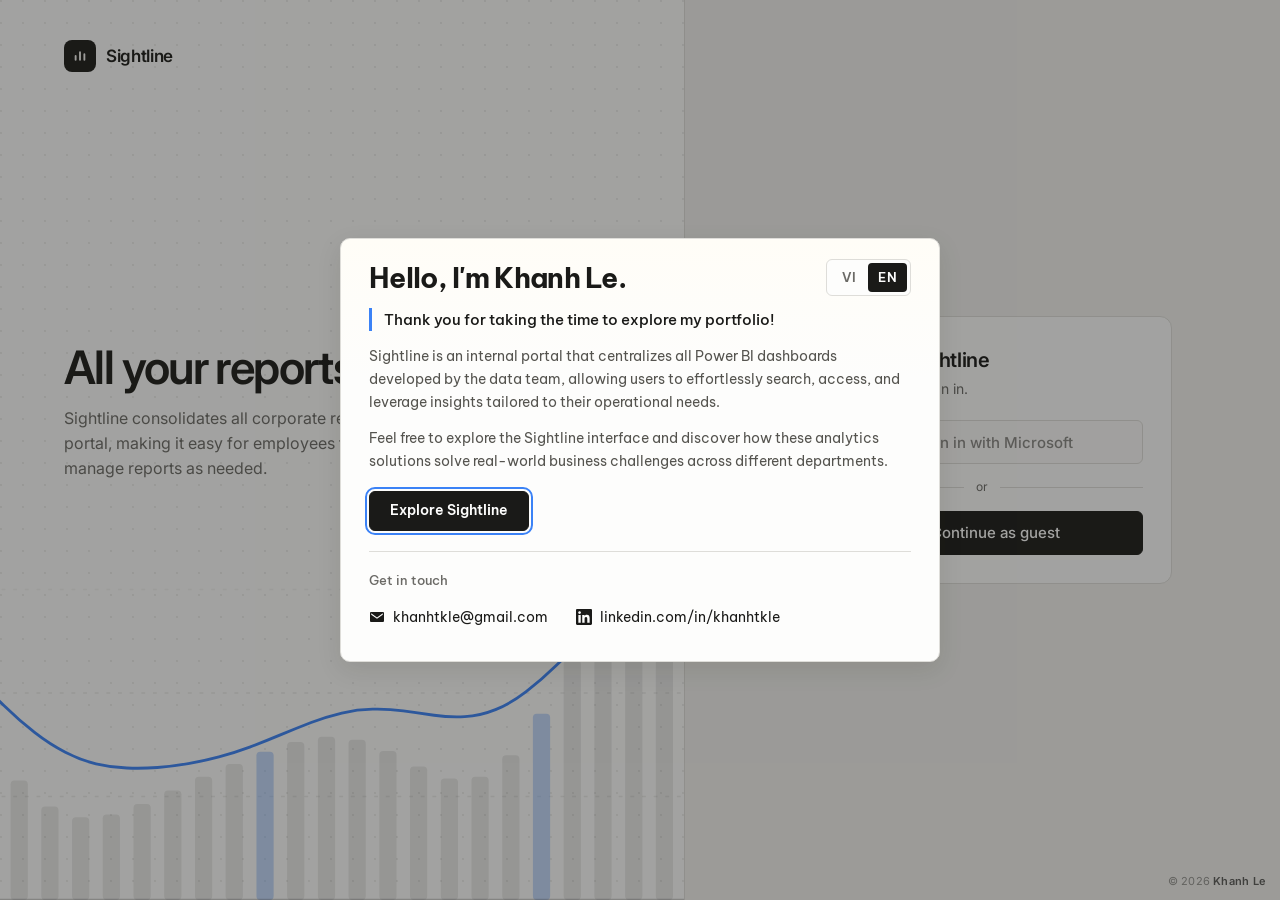
==== commit d5734ba1: "Enable activity tracking and update login, welcome and report copy - Point tracker at the Apps Scrip" ====
--- a/index.html
+++ b/index.html
@@ -4,7 +4,7 @@
   <meta charset="UTF-8">
   <meta name="viewport" content="width=device-width, initial-scale=1.0">
   <meta property="og:title" content="Sightline">
-  <meta property="og:description" content="Sightline: an internal operations reporting portal, organised by department">
+  <meta property="og:description" content="Sightline: an internal operations reporting portal, organized by department">
   <meta property="og:type" content="website">
   <meta name="theme-color" content="#f2f1ee">
   <meta name="color-scheme" content="light">
@@ -12,7 +12,7 @@
   <meta name="robots" content="noindex, nofollow">
   <meta name="author" content="Khanh Le">
   <meta name="copyright" content="© 2026 Khanh Le">
-  <meta name="description" content="Sightline: an internal operations reporting portal, organised by department">
+  <meta name="description" content="Sightline: an internal operations reporting portal, organized by department">
   <link rel="icon" href="data:image/svg+xml,%3Csvg xmlns='http://www.w3.org/2000/svg' viewBox='0 0 32 32'%3E%3Crect width='32' height='32' rx='7' fill='%231a1a18'/%3E%3Cpath d='M9 22v-6m7 6V10m7 12v-9' stroke='%23f2f1ee' stroke-width='3' stroke-linecap='round'/%3E%3C/svg%3E">
 
   <!-- Chưa đăng nhập (hoặc phiên đã hết hạn) thì chuyển về trang đăng nhập -->
--- a/css/style.css
+++ b/css/style.css
@@ -306,7 +306,7 @@
 }
 .login-intro .brand { position: relative; z-index: 1; }
 .login-copy { position: relative; z-index: 1; margin: auto 0; padding-bottom: 12vh; max-width: 560px; }
-.login-title { margin: 0 0 14px; font-size: clamp(32px, 3.6vw, 48px); font-weight: 600; letter-spacing: -0.035em; line-height: 1.06; text-wrap: balance; }
+.login-title { white-space: pre-line; margin: 0 0 14px; font-size: clamp(32px, 3.6vw, 48px); font-weight: 600; letter-spacing: -0.035em; line-height: 1.06; text-wrap: balance; }
 .login-text { margin: 0; max-width: 46ch; color: var(--muted); font-size: 16px; text-wrap: pretty; }
 
 /* Hình trừu tượng: cột biểu đồ thở nhẹ, đường xu hướng vẽ dần, một chấm chạy theo đường */
@@ -1038,6 +1038,5 @@
 .wc-contact > span { color: var(--muted); font-size: 12.5px; font-weight: 500; }
 .wc-contact .contact { margin-top: 8px; }
 
-.wc-top { display: flex; align-items: flex-start; justify-content: space-between; gap: 16px; margin-bottom: 12px; }
+.wc-top { display: flex; align-items: center; justify-content: space-between; gap: 16px; margin-bottom: 12px; }
 .wc-top .wc-title { margin: 0; }
-.wc-top .lang { margin-top: 2px; }
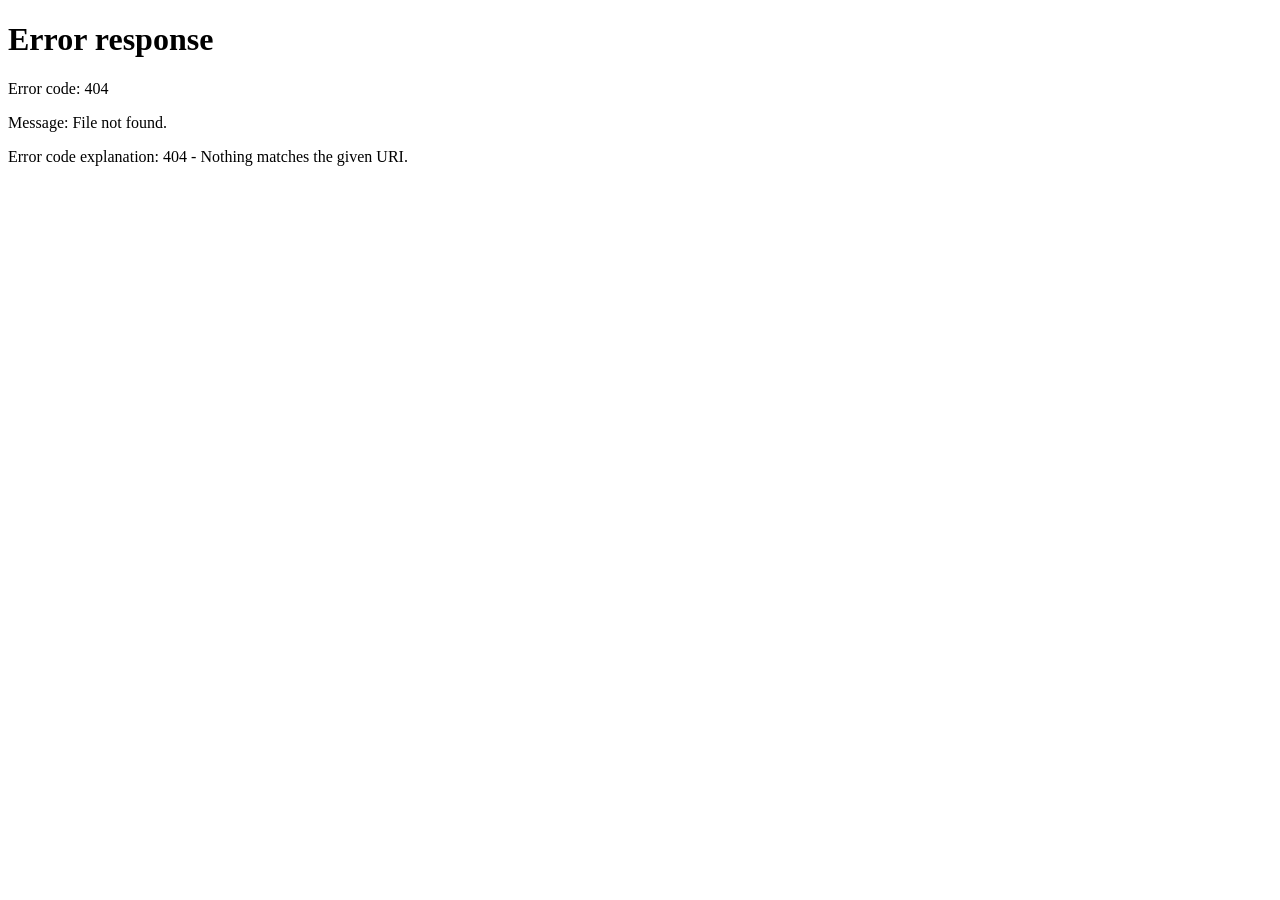
==== commit 78ef2d71: "Use clean URLs without .html extension Co-Authored-By: Claude Sonnet 5.5 <noreply@anthropic.com>" ====
--- a/index.html
+++ b/index.html
@@ -17,7 +17,7 @@
 
   <!-- Chưa đăng nhập (hoặc phiên đã hết hạn) thì chuyển về trang đăng nhập -->
   <script>
-    try { if (!(+localStorage.getItem("auth") > Date.now())) location.replace("login.html"); } catch (_) {}
+    try { if (!(+localStorage.getItem("auth") > Date.now())) location.replace("login"); } catch (_) {}
   </script>
 
   <!-- Phông chữ Inter (có bộ ký tự tiếng Việt) từ Google Fonts -->
@@ -32,7 +32,7 @@
   <a class="skip" href="#main">Skip to content</a>
 
   <header class="topbar">
-    <a class="brand home-brand" href="index.html">
+    <a class="brand home-brand" href="./">
       <span class="brand-mark" aria-hidden="true">
         <svg viewBox="0 0 32 32"><path d="M9 22v-6m7 6V10m7 12v-9" fill="none" stroke="currentColor" stroke-width="3" stroke-linecap="round"/></svg>
       </span>
--- a/css/style.css
+++ b/css/style.css
@@ -556,7 +556,8 @@
   aspect-ratio: 16 / 10;
   overflow: hidden;
   border-bottom: 1px solid var(--line);
-  background: var(--surface-2);
+  background: var(--surface);
+  padding-right: 1.6%;   /* báo cáo rộng bị cắt bên phải: chừa dải trắng xấp xỉ lề trắng bên trái của ảnh (đo được 1.2% đến 1.9% bề ngang thẻ) */
 }
 .card-frame img { width: 100%; height: 100%; object-fit: cover; object-position: left top; }
 .card-body { flex: 1; display: flex; flex-direction: column; padding: 12px 14px 14px; }
@@ -582,13 +583,14 @@
   place-items: center;
   width: 28px;
   height: 28px;
+  padding: 0;   /* lề mặc định của button (6px hai bên) làm biểu tượng lệch phải */
   border: 1px solid var(--line);
   border-radius: var(--radius-sm);
   background: var(--surface);
   color: var(--muted);
   transition: color .15s, border-color .15s, transform .1s;
 }
-.pin svg { width: 16px; height: 16px; }
+.pin svg { width: 16px; height: 16px; transform: translateY(.5px); }   /* ngôi sao nặng phần dưới, hạ 0.5px cho cân mắt */
 .pin:hover { color: var(--ink); border-color: var(--line-strong); }
 .pin:active { transform: scale(.95); }
 .pin[aria-pressed="true"] { color: var(--star); }
@@ -732,7 +734,8 @@
   font-variant-numeric: tabular-nums;
 }
 .pg-field:focus-within { box-shadow: inset 0 -2px 0 var(--accent); }
-.pg-input { width: 3ch; padding: 0; border: 0; outline: 0; background: none; color: var(--ink); font: inherit; font-weight: 400; text-align: right; }
+.pg-input { width: 1ch; padding: 0; border: 0; outline: 0; background: none; color: var(--muted); font: inherit; font-weight: 400; text-align: center; }
+.pg-input:focus { color: var(--ink); }
 .pg-total { color: var(--muted); }
 
 /* Phóng to */
@@ -773,6 +776,10 @@
 .more-menu { width: 252px; padding: 6px; }
 .more-menu .menu-item { width: 100%; margin: 0; padding: 0 10px; }
 .more-menu .menu-sep { margin: 6px -6px; }
+.menu-item .mi-dot { margin-left: auto; width: 7px; height: 7px; border-radius: 50%; background: var(--accent); }
+.menu-item .mi-dot[hidden] { display: none; }
+/* Mục thu vào từ thanh trên: chỉ hiện khi nút tương ứng bị ẩn */
+.more-menu .mi-zoom, .more-menu .mi-acts { display: none; }
 
 .viewer {
   flex: 1;
@@ -813,28 +820,23 @@
 .nav {
   position: absolute;
   top: 0; bottom: 0;
-  width: 12%;
-  display: flex;
-  align-items: center;
-  color: transparent;
-}
-.nav.prev { left: 0;  justify-content: flex-start; }
-.nav.next { right: 0; justify-content: flex-end; }
-.nav span {
-  margin: 0 16px;
-  width: 40px; height: 40px;
-  border-radius: 50%;
-  background: var(--surface);
-  border: 1px solid var(--line);
+  width: 15%;
+  display: flex;
+  align-items: center;
   color: var(--ink);
-  display: grid; place-items: center;
-  font-size: 20px;
-  opacity: 0;
-  transition: opacity .2s;
-}
-.stage:hover .nav:not([disabled]) span,
-.nav:focus-visible span { opacity: 1; }
+  transition: transform .2s;
+}
+/* Dải mép canvas là vùng bấm; mũi tên mờ khi nghỉ, khi rê hoặc focus thì rõ lên và nhích ra ngoài */
+.nav.prev { left: 0;  justify-content: flex-start; padding-left: 18px; }
+.nav.next { right: 0; justify-content: flex-end; padding-right: 18px; }
+.nav svg { width: 26px; height: 26px; opacity: .35; transition: opacity .2s, transform .25s; }
+.nav:hover:not([disabled]) svg, .nav:focus-visible svg { opacity: 1; }
+.nav.prev:hover:not([disabled]) svg { transform: translateX(-3px); }
+.nav.next:hover:not([disabled]) svg { transform: translateX(3px); }
+.nav:active:not([disabled]) { transform: scale(.96); }
+.nav:focus-visible { outline: 2px solid var(--accent); outline-offset: -2px; border-radius: var(--radius); }
 .nav[disabled] { cursor: default; }
+.nav[disabled] svg { opacity: .15; }
 
 /* Thanh ảnh nhỏ (đang ẩn bằng thuộc tính hidden trong report.html) */
 .pager[hidden] { display: none; }
@@ -924,29 +926,38 @@
    ============================================================ */
 @media (max-width: 1100px) {
   .zoom { display: none; }
+  .more-menu .menu-item.mi-zoom { display: flex; }
+  .more-menu .menu-sep.mi-zoom { display: block; }
   .tb-left .topbar-tagline { display: none; }
 }
 @media (max-width: 900px) {
+  body[data-page="home"] .palette-btn { margin-left: auto; }   /* tagline ẩn nên không còn đẩy nhóm nút sang phải */
+  .tb-right .tb-acts { display: none; }
+  .more-menu .menu-item.mi-acts { display: flex; }
+  .more-menu .menu-sep.mi-acts { display: block; }
   .topbar-tagline { display: none; }
   .login { grid-template-columns: 1fr; grid-template-rows: auto 1fr; }
   .login-intro { padding: 64px 24px 24px; border-right: 0; border-bottom: 1px solid var(--line); }
   .login-copy { margin: 24px 0 0; padding-bottom: 0; }
   .login-art { display: none; }
-  .login-card { padding: 24px; }
+  .login-card { padding: 24px; margin-bottom: 6vh; }   /* nâng nhẹ để mắt thấy khung nằm giữa vùng xám */
 }
 @media (max-width: 720px) {
   :root { --gutter: 16px; }
-  .portal { grid-template-columns: 1fr; }
-  .side { position: static; height: auto; border-right: 0; border-bottom: 1px solid var(--line); }
-  .nav-list { flex-direction: row; flex-wrap: wrap; gap: 6px; overflow: visible; }
-  .nav-item { border: 1px solid var(--line); background: var(--surface); }
+  .portal { grid-template-columns: minmax(0, 1fr); }
+  .side { min-width: 0; position: static; height: auto; border-right: 0; border-bottom: 1px solid var(--line); }
+  .nav-list { flex-direction: row; flex-wrap: nowrap; gap: 6px; overflow-x: auto; overflow-y: hidden; scrollbar-width: none; }
+  .nav-list::-webkit-scrollbar { display: none; }
+  .nav-item { flex: 0 0 auto; border: 1px solid var(--line); background: var(--surface); }
   .nav-item .nav-name { flex: none; }
   .nav-label, .nav-reports, .search kbd, .sort-label { display: none; }
   .request-btn { margin-top: 0; }
   .content { padding: 16px; }
   .resume .btn { display: none; }
   .grid { grid-template-columns: 1fr; }
-  .nav span { opacity: 1; width: 34px; height: 34px; margin: 0 8px; }
+  .nav { width: 16%; }
+  .nav.prev { padding-left: 6px; } .nav.next { padding-right: 6px; }
+  .nav svg { width: 24px; height: 24px; }
   .topbar { gap: 6px; padding-right: 12px; }
   .home-brand { margin-left: 12px; }
   .back { margin-left: 12px; }
@@ -958,6 +969,10 @@
   .pgctl { box-shadow: var(--pop-shadow); }
   .tb-sep, .tb-right .palette-btn { display: none; }
   .viewer { padding: 10px var(--gutter) 12px; }
+  /* Báo cáo nằm ngang trên màn hình dọc: khung ôm sát ảnh thay vì kéo dài cả màn hình */
+  .viewer { justify-content: center; padding-bottom: 72px; }   /* khung báo cáo ở giữa, chừa chỗ cho điều khiển trang nổi */
+  .stage { flex: 0 0 auto; aspect-ratio: 16 / 10; }
+  .viewer { align-items: stretch; }
   .login-title { font-size: 28px; }
   .login-text { font-size: 15px; }
   dialog.palette { margin-top: 8vh; }
@@ -1017,10 +1032,10 @@
 dialog.dlg { overscroll-behavior: contain; }
 .pal-head:focus-within { box-shadow: inset 0 -2px 0 var(--accent); }
 
-/* Phòng ban cạnh tên báo cáo: chữ nhạt */
-.hd { display: flex; align-items: center; gap: 8px; min-width: 0; }
-/* Giống dòng mô tả ở thanh trên trang chủ: vạch ngăn, khoảng cách và cỡ chữ */
-.topbar-dept { flex: 0 1 auto; min-width: 0; margin-left: 4px; padding-left: 14px; overflow: hidden; text-overflow: ellipsis; border-left: 1px solid var(--line); color: var(--muted); font-size: 14px; line-height: 1; white-space: nowrap; }
+/* Phòng ban cạnh tên báo cáo: chip nền xám, cùng icon với mục phòng ban ở trang chủ */
+.hd { display: flex; align-items: center; gap: 12px; min-width: 0; }
+.topbar-dept { flex: 0 0 auto; display: inline-flex; align-items: center; gap: 8px; height: var(--ctl); padding: 0 14px 0 12px; border-radius: var(--radius-sm); background: var(--bg); color: var(--muted); font-size: 14px; font-weight: 500; line-height: 1; white-space: nowrap; }
+.topbar-dept .ico { width: 16px; height: 16px; }
 @media (max-width: 900px) { .topbar-dept { display: none; } }
 
 /* Thẻ chủ đề dưới mô tả báo cáo */
@@ -1040,3 +1055,38 @@
 
 .wc-top { display: flex; align-items: center; justify-content: space-between; gap: 16px; margin-bottom: 12px; }
 .wc-top .wc-title { margin: 0; }
+/* Điện thoại: nút ngôn ngữ lên hàng riêng bên phải, tiêu đề một dòng ngay dưới (không còn lệch trục với nút) */
+@media (max-width: 560px) {
+  .wc-top { flex-wrap: wrap; gap: 10px; }
+  .wc-top .lang { order: -1; margin-left: auto; }
+  .wc-title { flex: 1 1 100%; font-size: 24px; }
+}
+@media (max-width: 400px) { .wc-title { font-size: 22px; } }
+
+/* Nút xem ngang: chỉ máy cảm ứng đang để dọc, nằm ngay dưới khung báo cáo */
+.land-btn { display: none; }
+@media (pointer: coarse) and (orientation: portrait) {
+  .land-btn:not([hidden]) { display: flex; align-items: center; justify-content: center; gap: 8px; align-self: center; height: var(--ctl); padding: 0 16px; border: 1px solid var(--line); border-radius: var(--radius-sm); background: var(--surface); color: var(--ink); font: inherit; font-size: 14px; font-weight: 500; transition: background .15s, transform .15s; }
+  .land-btn:hover { background: var(--bg); }
+  .land-btn:active { transform: scale(.97); }
+  .land-btn .ico { width: 16px; height: 16px; color: var(--muted); }
+}
+
+/* Điện thoại cầm dọc: trang xem báo cáo xoay 90° để luôn là bố cục ngang, người dùng không cần xoay máy.
+   Điều kiện phải khớp ROTATED_Q trong app.js. Đặt cuối file để ghi đè các luật ≤720px ở trên. */
+@media (max-width: 720px) and (orientation: portrait) {
+  body[data-page="viewer"] {
+    position: fixed; top: 0; left: 0;
+    width: 100dvh; height: 100dvw;
+    transform-origin: 0 0;
+    transform: translateX(100dvw) rotate(90deg);
+  }
+  body[data-page="viewer"] .topbar-viewer { grid-template-columns: minmax(0, 1fr) auto minmax(0, 1fr); }
+  body[data-page="viewer"] .tb-center { position: static; transform: none; }
+  body[data-page="viewer"] .pgctl { box-shadow: none; }
+  body[data-page="viewer"] .viewer { justify-content: flex-start; padding: 12px var(--gutter) 34px; }
+  body[data-page="viewer"] .stage { flex: 1; aspect-ratio: auto; }
+  body[data-page="viewer"] .land-btn, body[data-page="viewer"] .mi-fs { display: none !important; }
+  /* Hộp thoại nằm ở lớp trên cùng nên không xoay theo trang: xoay riêng và đổi giới hạn rộng/cao */
+  body[data-page="viewer"] dialog { transform: rotate(90deg); width: min(560px, calc(100dvh - 32px)); max-height: min(680px, calc(100dvw - 32px)); margin: auto; }
+}
